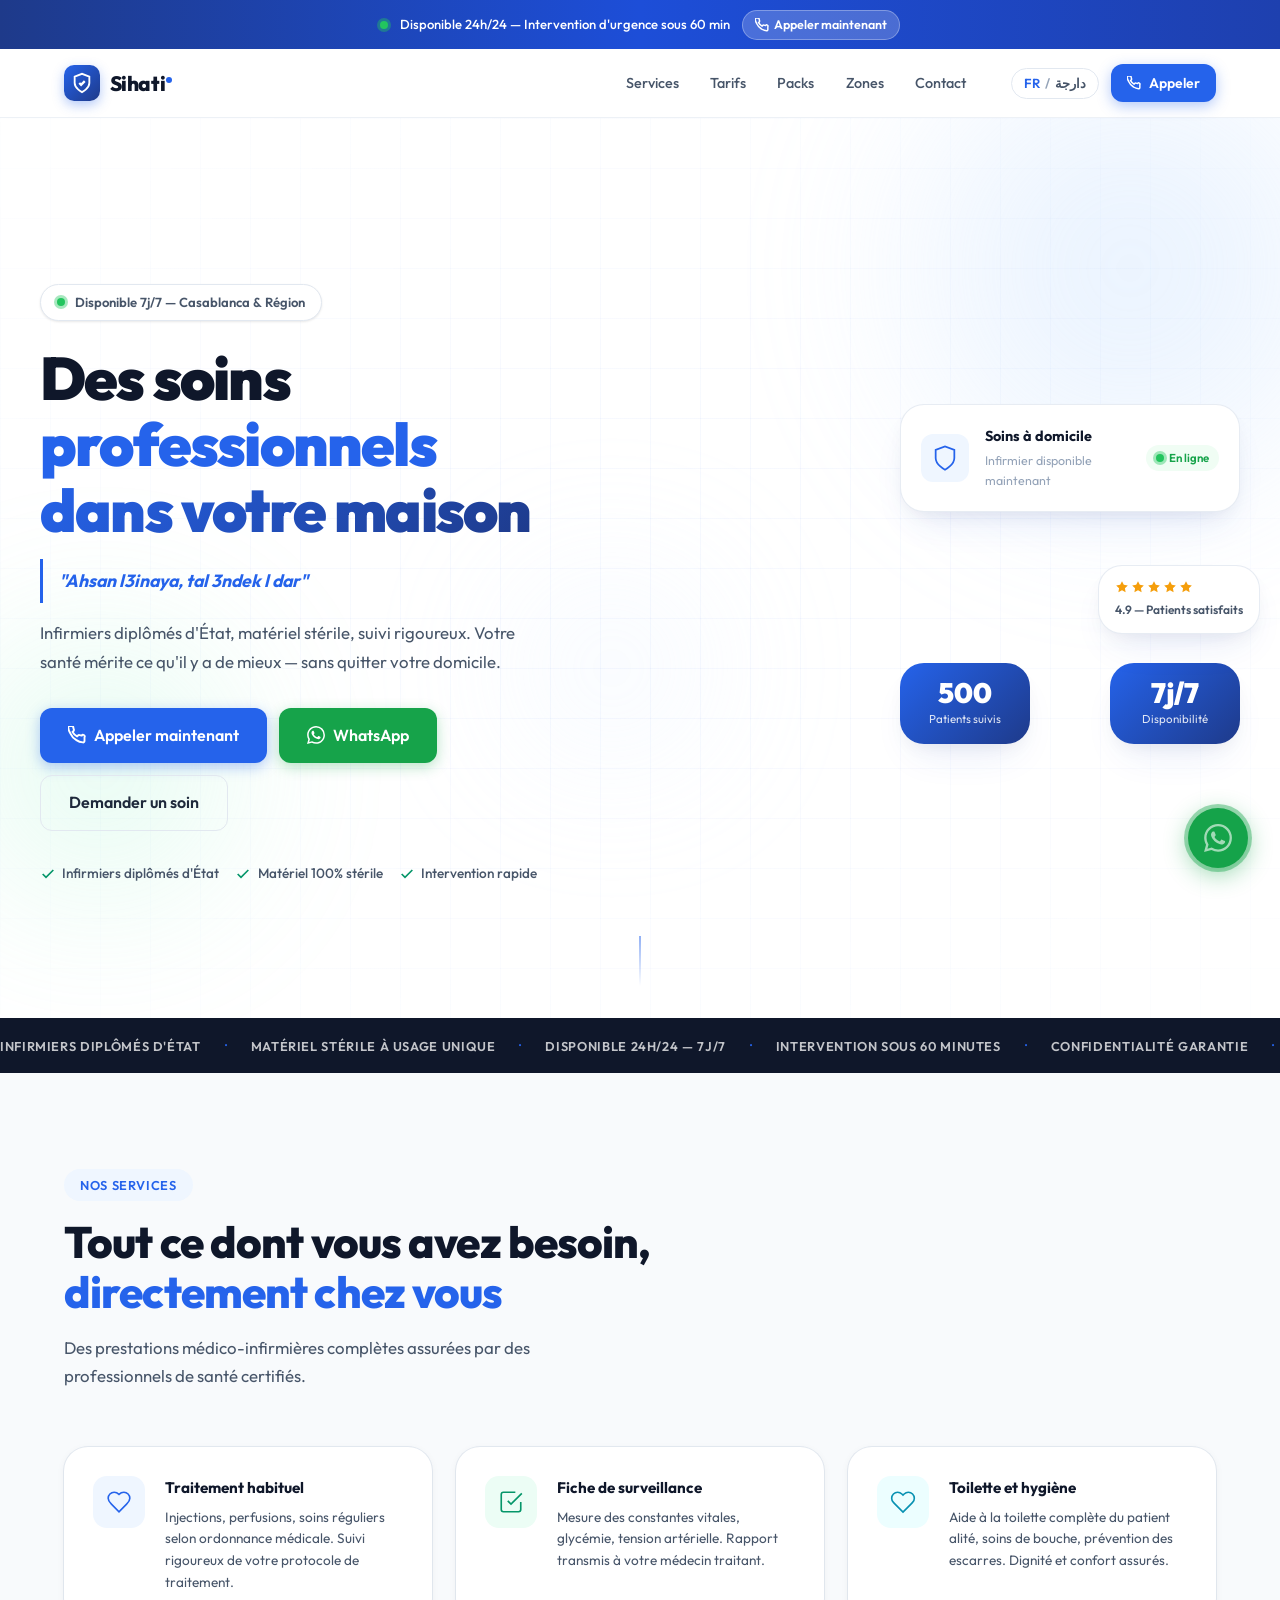
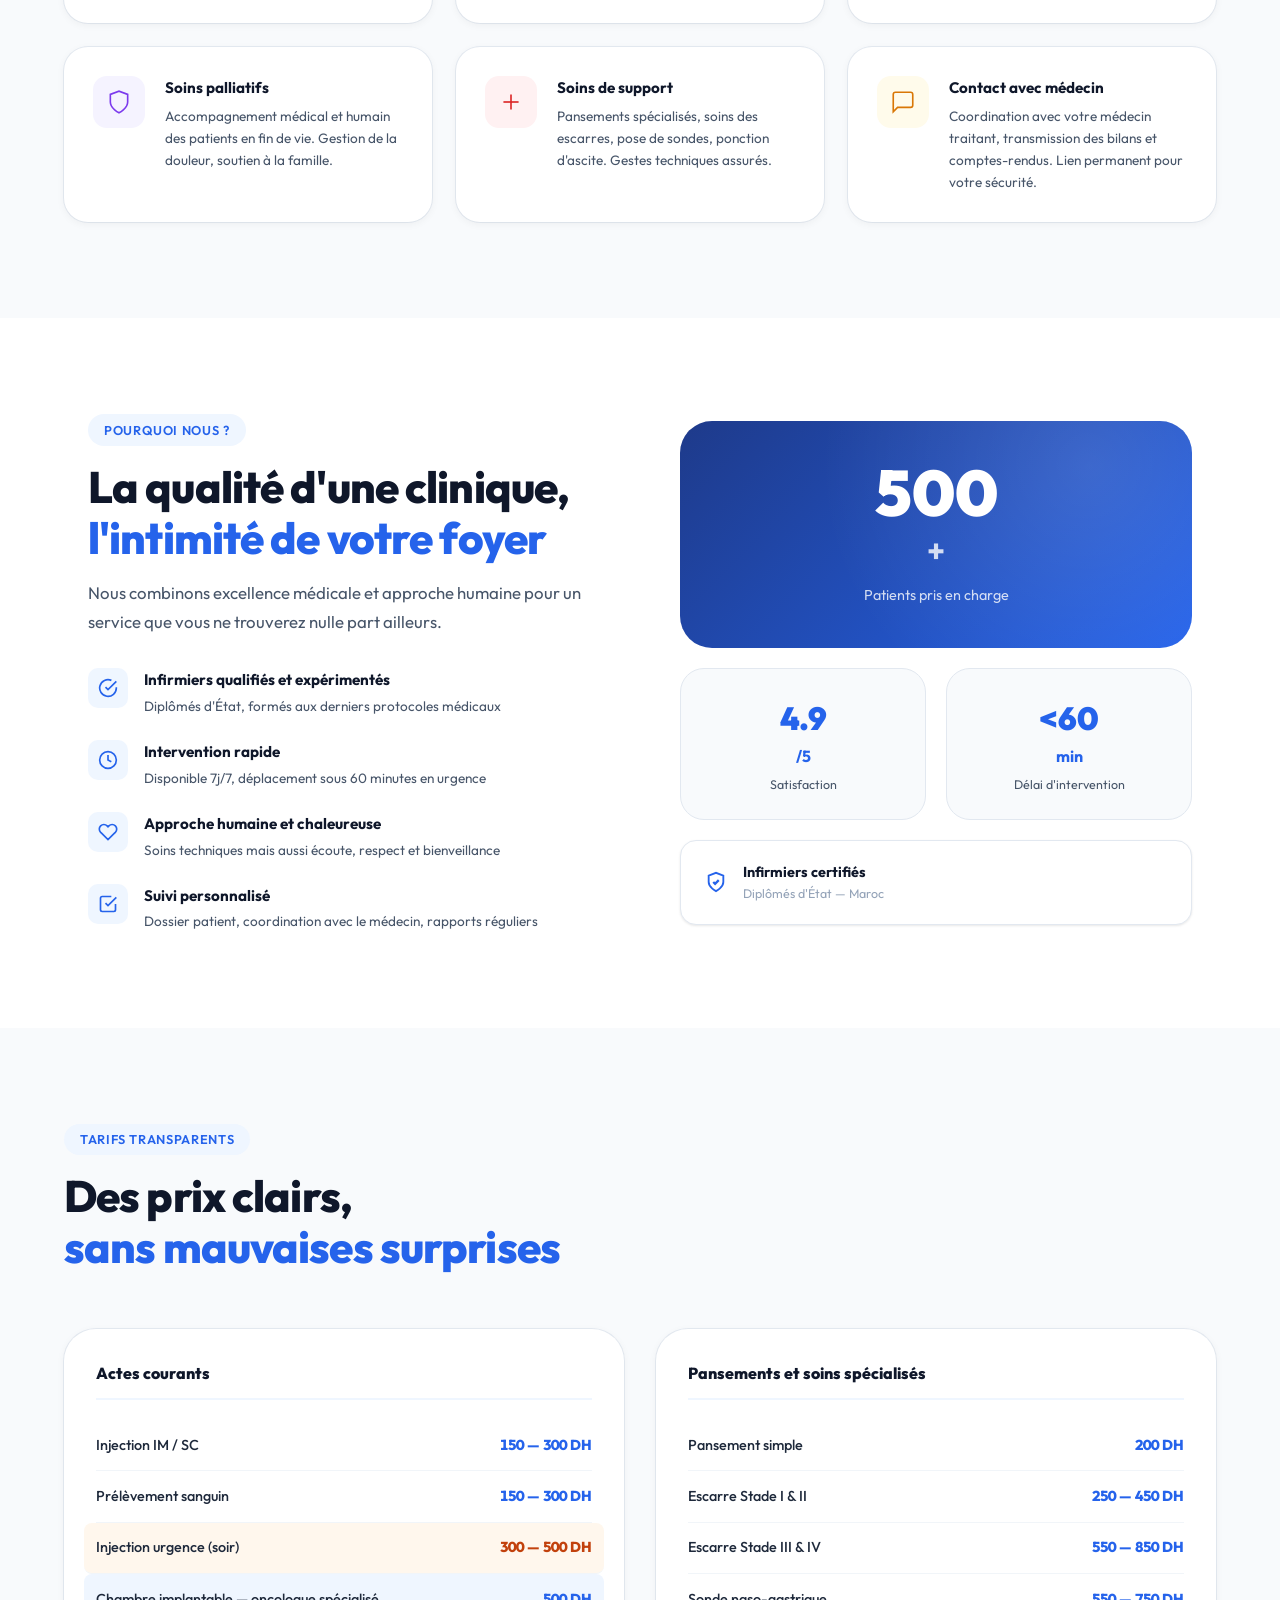
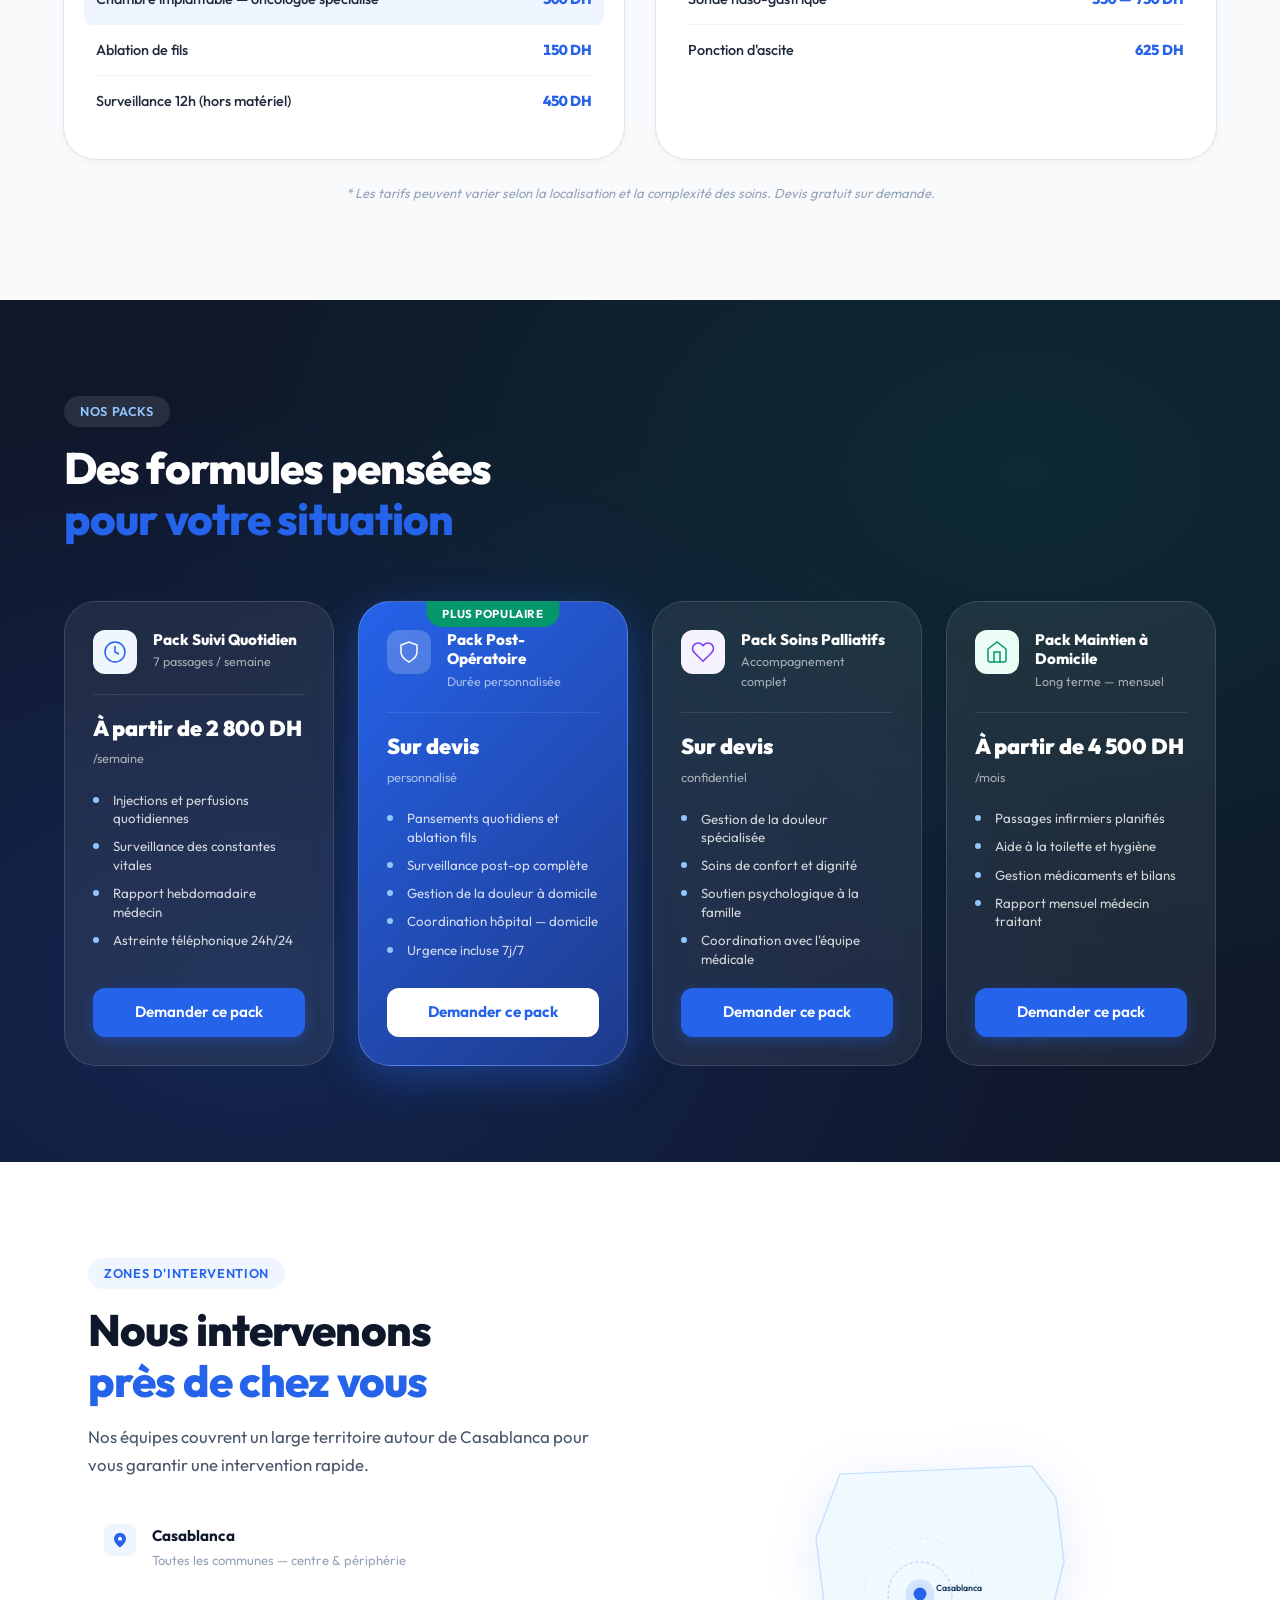
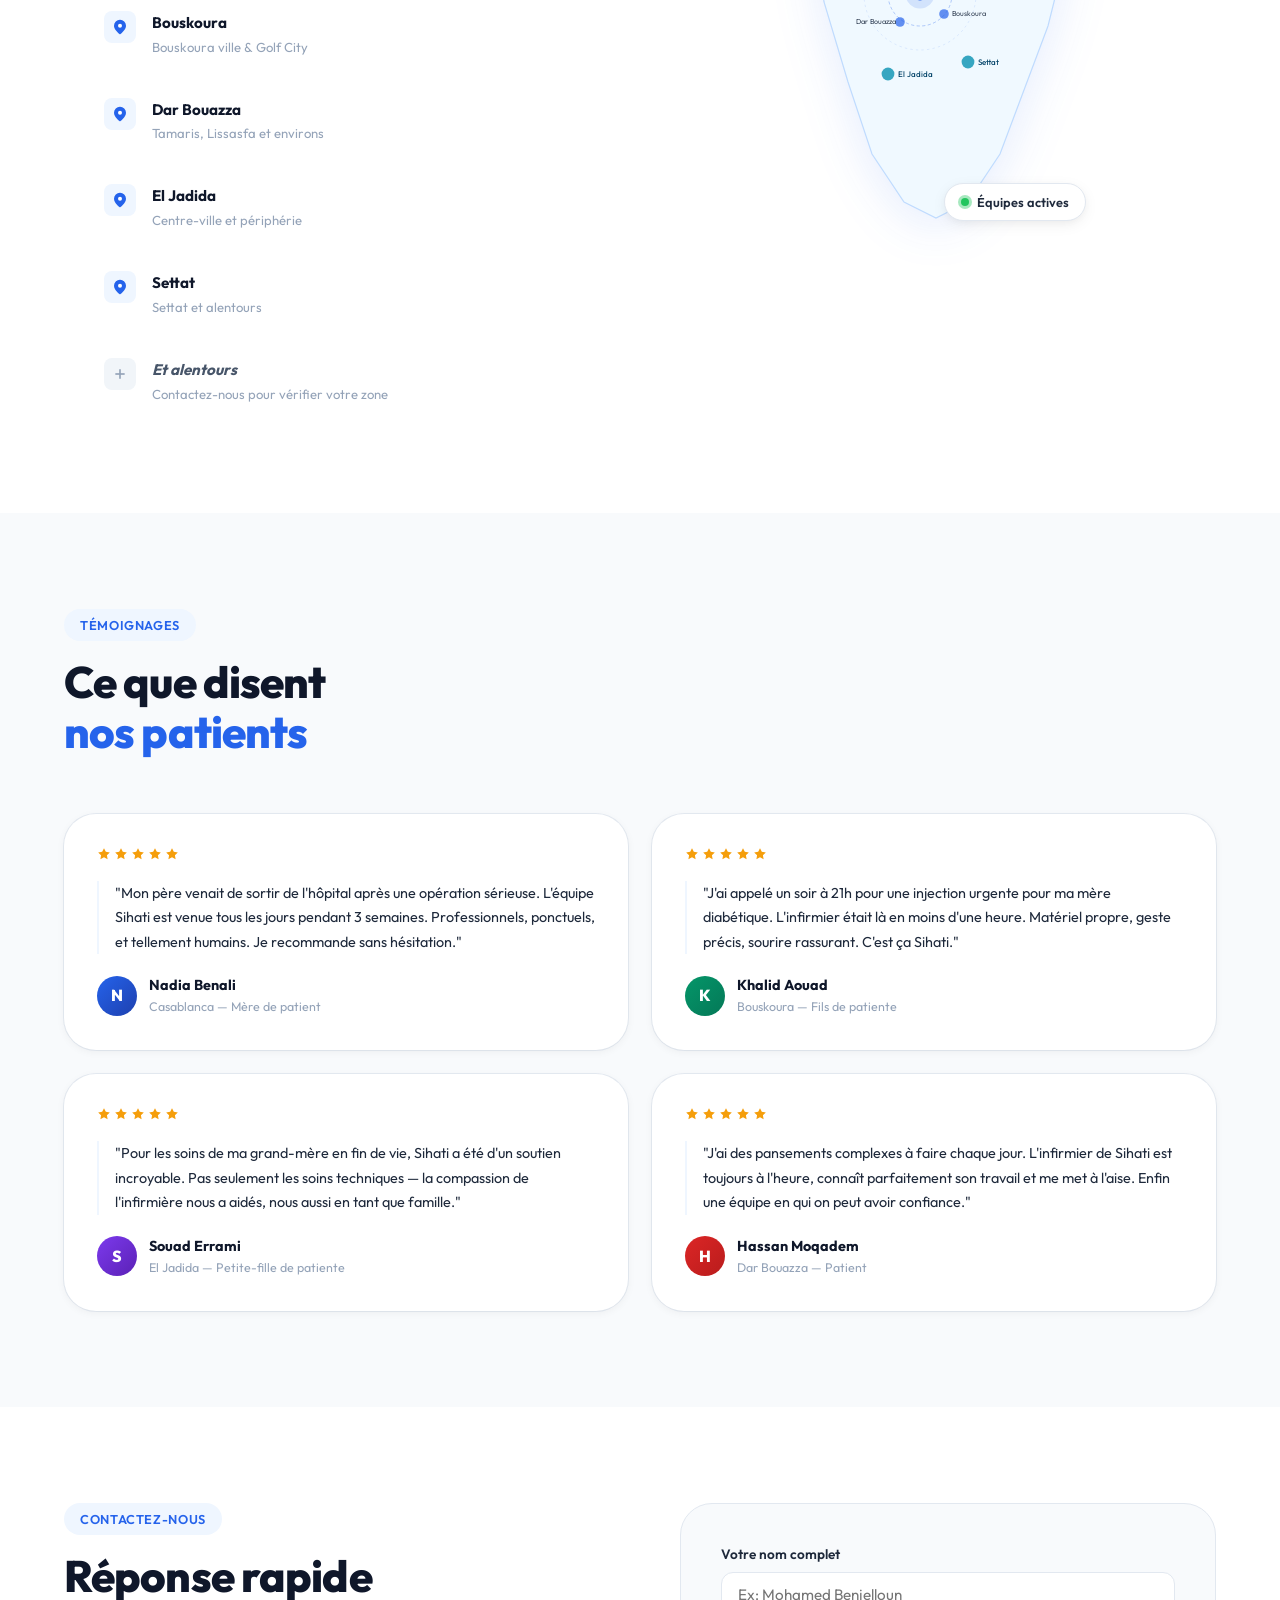
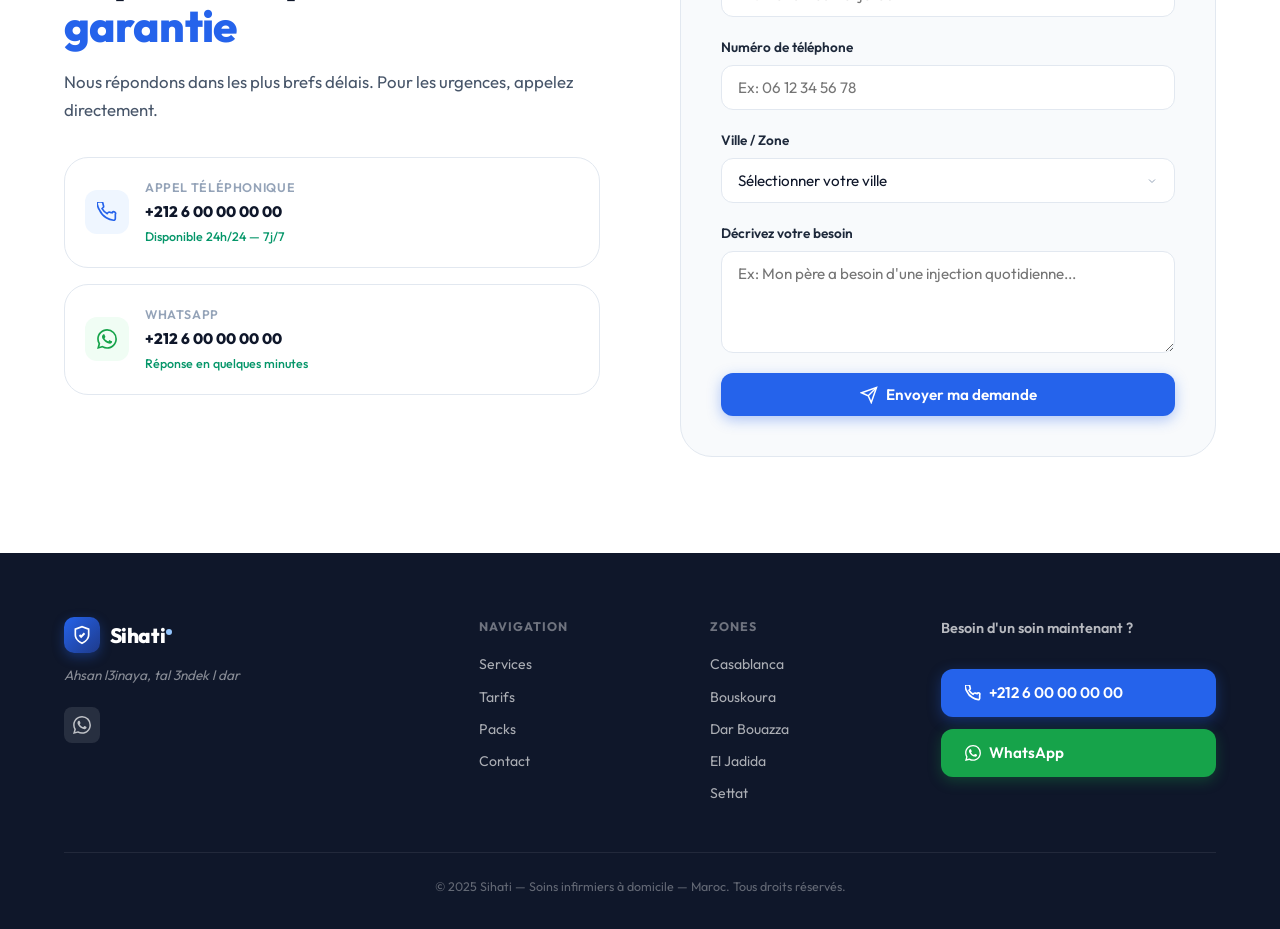
==== index.html @ c494d387 "Add files via upload" ====
<!DOCTYPE html>
<html lang="fr" dir="ltr">
<head>
  <meta charset="UTF-8" />
  <meta name="viewport" content="width=device-width, initial-scale=1.0" />
  <title>Sihati — Soins infirmiers à domicile au Maroc | Casablanca, Bouskoura, El Jadida</title>
  <meta name="description" content="Sihati : soins infirmiers et médicaux à domicile au Maroc. Infirmiers qualifiés, disponibles 7j/7, intervention rapide à Casablanca, Bouskoura, Dar Bouazza, El Jadida et Settat." />
  <meta name="keywords" content="soins infirmiers domicile Casablanca, infirmier domicile Maroc, pansement domicile, injection domicile, soins palliatifs Maroc" />
  <link rel="preconnect" href="https://fonts.googleapis.com" />
  <link rel="preconnect" href="https://fonts.gstatic.com" crossorigin />
  <link href="https://fonts.googleapis.com/css2?family=Outfit:wght@300;400;500;600;700;800&family=Cairo:wght@300;400;600;700;800&display=swap" rel="stylesheet" />
  <link rel="stylesheet" href="style.css" />
</head>
<body>

  <!-- ════════════════════════════════════════
       URGENT BANNER
  ════════════════════════════════════════ -->
  <div class="urgent-banner" id="urgentBanner">
    <div class="urgent-inner">
      <span class="pulse-dot"></span>
      <span class="fr-text">Disponible 24h/24 — Intervention d'urgence sous 60 min</span>
      <span class="ar-text" style="display:none">متاحين 24/24 — نوصلو ليك فأقل من 60 دقيقة</span>
      <a href="tel:+212600000000" class="urgent-cta">
        <svg width="14" height="14" viewBox="0 0 24 24" fill="none" stroke="currentColor" stroke-width="2.5"><path d="M22 16.92v3a2 2 0 01-2.18 2 19.79 19.79 0 01-8.63-3.07A19.5 19.5 0 013.07 9.81 19.79 19.79 0 01.12 1.18 2 2 0 012.11 0h3a2 2 0 012 1.72 12.84 12.84 0 00.7 2.81 2 2 0 01-.45 2.11L6.09 7.91a16 16 0 006 6l1.27-1.27a2 2 0 012.11-.45 12.84 12.84 0 002.81.7A2 2 0 0122 14.92z"/></svg>
        <span class="fr-text">Appeler maintenant</span>
        <span class="ar-text" style="display:none">اتصل دابا</span>
      </a>
    </div>
  </div>

  <!-- ════════════════════════════════════════
       HEADER / NAV
  ════════════════════════════════════════ -->
  <header class="header" id="mainHeader">
    <div class="header-inner">
      <a href="#" class="logo">
        <div class="logo-icon">
          <svg width="22" height="22" viewBox="0 0 24 24" fill="none" stroke="currentColor" stroke-width="2"><path d="M12 22s8-4 8-10V5l-8-3-8 3v7c0 6 8 10 8 10z"/><path d="M9 12l2 2 4-4" stroke-width="2.5"/></svg>
        </div>
        <span class="logo-text">Sihati<span class="logo-dot"></span></span>
      </a>

      <nav class="nav" id="mainNav">
        <a href="#services" class="nav-link"><span class="fr-text">Services</span><span class="ar-text" style="display:none">الخدمات</span></a>
        <a href="#tarifs" class="nav-link"><span class="fr-text">Tarifs</span><span class="ar-text" style="display:none">الأسعار</span></a>
        <a href="#packs" class="nav-link"><span class="fr-text">Packs</span><span class="ar-text" style="display:none">الباقات</span></a>
        <a href="#zones" class="nav-link"><span class="fr-text">Zones</span><span class="ar-text" style="display:none">المناطق</span></a>
        <a href="#contact" class="nav-link"><span class="fr-text">Contact</span><span class="ar-text" style="display:none">تواصل</span></a>
      </nav>

      <div class="header-actions">
        <button class="lang-switch" id="langSwitch" aria-label="Changer de langue">
          <span class="lang-fr active">FR</span>
          <span class="lang-sep">/</span>
          <span class="lang-ar">دارجة</span>
        </button>
        <a href="tel:+212600000000" class="btn btn-primary btn-sm">
          <svg width="14" height="14" viewBox="0 0 24 24" fill="none" stroke="currentColor" stroke-width="2.5"><path d="M22 16.92v3a2 2 0 01-2.18 2 19.79 19.79 0 01-8.63-3.07A19.5 19.5 0 013.07 9.81 19.79 19.79 0 01.12 1.18 2 2 0 012.11 0h3a2 2 0 012 1.72 12.84 12.84 0 00.7 2.81 2 2 0 01-.45 2.11L6.09 7.91a16 16 0 006 6l1.27-1.27a2 2 0 012.11-.45 12.84 12.84 0 002.81.7A2 2 0 0122 14.92z"/></svg>
          <span class="fr-text">Appeler</span>
          <span class="ar-text" style="display:none">اتصل</span>
        </a>
        <button class="hamburger" id="hamburger" aria-label="Menu">
          <span></span><span></span><span></span>
        </button>
      </div>
    </div>
  </header>

  <!-- ════════════════════════════════════════
       HERO
  ════════════════════════════════════════ -->
  <section class="hero" id="hero">
    <div class="hero-bg">
      <div class="hero-orb orb-1"></div>
      <div class="hero-orb orb-2"></div>
      <div class="hero-orb orb-3"></div>
      <div class="hero-grid"></div>
    </div>

    <div class="hero-inner">
      <div class="hero-content">
        <div class="hero-badge reveal-up">
          <span class="pulse-dot"></span>
          <span class="fr-text">Disponible 7j/7 — Casablanca &amp; Région</span>
          <span class="ar-text" style="display:none">متاح 7 أيام — الدار البيضاء و المنطقة</span>
        </div>

        <h1 class="hero-title reveal-up delay-1">
          <span class="fr-text">
            Des soins <em>professionnels</em><br>
            <span class="title-accent">dans votre maison</span>
          </span>
          <span class="ar-text" style="display:none">
            عناية <em>متخصصة</em><br>
            <span class="title-accent">فدارك نتا</span>
          </span>
        </h1>

        <p class="hero-slogan reveal-up delay-2">
          <span class="fr-text">"Ahsan l3inaya, tal 3ndek l dar"</span>
          <span class="ar-text" style="display:none">"أحسن العناية، طال عندك الدار"</span>
        </p>

        <p class="hero-sub reveal-up delay-3">
          <span class="fr-text">Infirmiers diplômés d'État, matériel stérile, suivi rigoureux. Votre santé mérite ce qu'il y a de mieux — sans quitter votre domicile.</span>
          <span class="ar-text" style="display:none">ممرضين دبلوميين، معدات معقمة، ومتابعة جدية. صحتك تستاهل أحسن — من غير ما تخرج من دارك.</span>
        </p>

        <div class="hero-ctas reveal-up delay-4">
          <a href="tel:+212600000000" class="btn btn-primary btn-lg">
            <svg width="18" height="18" viewBox="0 0 24 24" fill="none" stroke="currentColor" stroke-width="2.5"><path d="M22 16.92v3a2 2 0 01-2.18 2 19.79 19.79 0 01-8.63-3.07A19.5 19.5 0 013.07 9.81 19.79 19.79 0 01.12 1.18 2 2 0 012.11 0h3a2 2 0 012 1.72 12.84 12.84 0 00.7 2.81 2 2 0 01-.45 2.11L6.09 7.91a16 16 0 006 6l1.27-1.27a2 2 0 012.11-.45 12.84 12.84 0 002.81.7A2 2 0 0122 14.92z"/></svg>
            <span class="fr-text">Appeler maintenant</span>
            <span class="ar-text" style="display:none">اتصل دابا</span>
          </a>
          <a href="https://wa.me/212600000000" target="_blank" class="btn btn-whatsapp btn-lg">
            <svg width="18" height="18" viewBox="0 0 24 24" fill="currentColor"><path d="M17.472 14.382c-.297-.149-1.758-.867-2.03-.967-.273-.099-.471-.148-.67.15-.197.297-.767.966-.94 1.164-.173.199-.347.223-.644.075-.297-.15-1.255-.463-2.39-1.475-.883-.788-1.48-1.761-1.653-2.059-.173-.297-.018-.458.13-.606.134-.133.298-.347.446-.52.149-.174.198-.298.298-.497.099-.198.05-.371-.025-.52-.075-.149-.669-1.612-.916-2.207-.242-.579-.487-.5-.669-.51-.173-.008-.371-.01-.57-.01-.198 0-.52.074-.792.372-.272.297-1.04 1.016-1.04 2.479 0 1.462 1.065 2.875 1.213 3.074.149.198 2.096 3.2 5.077 4.487.709.306 1.262.489 1.694.625.712.227 1.36.195 1.871.118.571-.085 1.758-.719 2.006-1.413.248-.694.248-1.289.173-1.413-.074-.124-.272-.198-.57-.347m-5.421 7.403h-.004a9.87 9.87 0 01-5.031-1.378l-.361-.214-3.741.982.998-3.648-.235-.374a9.86 9.86 0 01-1.51-5.26c.001-5.45 4.436-9.884 9.888-9.884 2.64 0 5.122 1.03 6.988 2.898a9.825 9.825 0 012.893 6.994c-.003 5.45-4.437 9.884-9.885 9.884m8.413-18.297A11.815 11.815 0 0012.05 0C5.495 0 .16 5.335.157 11.892c0 2.096.547 4.142 1.588 5.945L.057 24l6.305-1.654a11.882 11.882 0 005.683 1.448h.005c6.554 0 11.89-5.335 11.893-11.893a11.821 11.821 0 00-3.48-8.413z"/></svg>
            <span class="fr-text">WhatsApp</span>
            <span class="ar-text" style="display:none">واتساب</span>
          </a>
          <a href="#contact" class="btn btn-outline btn-lg">
            <span class="fr-text">Demander un soin</span>
            <span class="ar-text" style="display:none">طلب عناية</span>
          </a>
        </div>

        <div class="hero-trust reveal-up delay-5">
          <div class="trust-item">
            <svg width="16" height="16" viewBox="0 0 24 24" fill="none" stroke="currentColor" stroke-width="2.5"><polyline points="20 6 9 17 4 12"/></svg>
            <span class="fr-text">Infirmiers diplômés d'État</span>
            <span class="ar-text" style="display:none">ممرضين معتمدين</span>
          </div>
          <div class="trust-item">
            <svg width="16" height="16" viewBox="0 0 24 24" fill="none" stroke="currentColor" stroke-width="2.5"><polyline points="20 6 9 17 4 12"/></svg>
            <span class="fr-text">Matériel 100% stérile</span>
            <span class="ar-text" style="display:none">معدات معقمة 100%</span>
          </div>
          <div class="trust-item">
            <svg width="16" height="16" viewBox="0 0 24 24" fill="none" stroke="currentColor" stroke-width="2.5"><polyline points="20 6 9 17 4 12"/></svg>
            <span class="fr-text">Intervention rapide</span>
            <span class="ar-text" style="display:none">تدخل سريع</span>
          </div>
        </div>
      </div>

      <div class="hero-visual reveal-right">
        <div class="hero-card-stack">
          <div class="hcard hcard-main">
            <div class="hcard-icon">
              <svg width="28" height="28" viewBox="0 0 24 24" fill="none" stroke="currentColor" stroke-width="1.5"><path d="M12 22s8-4 8-10V5l-8-3-8 3v7c0 6 8 10 8 10z"/></svg>
            </div>
            <div class="hcard-body">
              <p class="hcard-label fr-text">Soins à domicile</p>
              <p class="hcard-label ar-text" style="display:none">عناية فدارك</p>
              <p class="hcard-sub fr-text">Infirmier disponible maintenant</p>
              <p class="hcard-sub ar-text" style="display:none">ممرض متاح دابا</p>
            </div>
            <div class="hcard-status">
              <span class="pulse-dot"></span>
              <span class="fr-text">En ligne</span>
              <span class="ar-text" style="display:none">متاح</span>
            </div>
          </div>
          <div class="hcard hcard-stat hcard-stat-1">
            <p class="stat-number counter" data-target="500">0</p>
            <p class="stat-label fr-text">Patients suivis</p>
            <p class="stat-label ar-text" style="display:none">مريض متابَع</p>
          </div>
          <div class="hcard hcard-stat hcard-stat-2">
            <p class="stat-number">7j/7</p>
            <p class="stat-label fr-text">Disponibilité</p>
            <p class="stat-label ar-text" style="display:none">الإتاحة</p>
          </div>
          <div class="hcard hcard-rating">
            <div class="stars">
              <svg width="14" height="14" viewBox="0 0 24 24" fill="#f59e0b"><polygon points="12 2 15.09 8.26 22 9.27 17 14.14 18.18 21.02 12 17.77 5.82 21.02 7 14.14 2 9.27 8.91 8.26 12 2"/></svg>
              <svg width="14" height="14" viewBox="0 0 24 24" fill="#f59e0b"><polygon points="12 2 15.09 8.26 22 9.27 17 14.14 18.18 21.02 12 17.77 5.82 21.02 7 14.14 2 9.27 8.91 8.26 12 2"/></svg>
              <svg width="14" height="14" viewBox="0 0 24 24" fill="#f59e0b"><polygon points="12 2 15.09 8.26 22 9.27 17 14.14 18.18 21.02 12 17.77 5.82 21.02 7 14.14 2 9.27 8.91 8.26 12 2"/></svg>
              <svg width="14" height="14" viewBox="0 0 24 24" fill="#f59e0b"><polygon points="12 2 15.09 8.26 22 9.27 17 14.14 18.18 21.02 12 17.77 5.82 21.02 7 14.14 2 9.27 8.91 8.26 12 2"/></svg>
              <svg width="14" height="14" viewBox="0 0 24 24" fill="#f59e0b"><polygon points="12 2 15.09 8.26 22 9.27 17 14.14 18.18 21.02 12 17.77 5.82 21.02 7 14.14 2 9.27 8.91 8.26 12 2"/></svg>
            </div>
            <p class="fr-text">4.9 — Patients satisfaits</p>
            <p class="ar-text" style="display:none">4.9 — مرضى راضيين</p>
          </div>
        </div>
      </div>
    </div>

    <div class="hero-scroll-hint">
      <div class="scroll-line"></div>
    </div>
  </section>

  <!-- ════════════════════════════════════════
       MARQUEE TRUST BAR
  ════════════════════════════════════════ -->
  <div class="trust-bar">
    <div class="trust-track">
      <div class="trust-item-bar fr-text">Infirmiers diplômés d'État</div>
      <div class="trust-sep">·</div>
      <div class="trust-item-bar fr-text">Matériel stérile à usage unique</div>
      <div class="trust-sep">·</div>
      <div class="trust-item-bar fr-text">Disponible 24h/24 — 7j/7</div>
      <div class="trust-sep">·</div>
      <div class="trust-item-bar fr-text">Intervention sous 60 minutes</div>
      <div class="trust-sep">·</div>
      <div class="trust-item-bar fr-text">Confidentialité garantie</div>
      <div class="trust-sep">·</div>
      <div class="trust-item-bar fr-text">Infirmiers diplômés d'État</div>
      <div class="trust-sep">·</div>
      <div class="trust-item-bar fr-text">Matériel stérile à usage unique</div>
      <div class="trust-sep">·</div>
      <div class="trust-item-bar fr-text">Disponible 24h/24 — 7j/7</div>
      <div class="trust-sep">·</div>
      <div class="trust-item-bar fr-text">Intervention sous 60 minutes</div>
      <div class="trust-sep">·</div>
      <div class="trust-item-bar fr-text">Confidentialité garantie</div>
      <div class="trust-sep">·</div>

      <div class="trust-item-bar ar-text" style="display:none">ممرضين معتمدين</div>
      <div class="trust-sep ar-text" style="display:none">·</div>
      <div class="trust-item-bar ar-text" style="display:none">معدات معقمة</div>
      <div class="trust-sep ar-text" style="display:none">·</div>
      <div class="trust-item-bar ar-text" style="display:none">متاح 24/24 — 7 أيام</div>
      <div class="trust-sep ar-text" style="display:none">·</div>
      <div class="trust-item-bar ar-text" style="display:none">تدخل فأقل من 60 دقيقة</div>
      <div class="trust-sep ar-text" style="display:none">·</div>
      <div class="trust-item-bar ar-text" style="display:none">سرية تامة مضمونة</div>
      <div class="trust-sep ar-text" style="display:none">·</div>
    </div>
  </div>

  <!-- ════════════════════════════════════════
       SERVICES
  ════════════════════════════════════════ -->
  <section class="section services-section" id="services">
    <div class="container">
      <div class="section-header reveal-up">
        <span class="section-tag">
          <span class="fr-text">Nos services</span>
          <span class="ar-text" style="display:none">خدماتنا</span>
        </span>
        <h2 class="section-title">
          <span class="fr-text">Tout ce dont vous avez besoin,<br><em>directement chez vous</em></span>
          <span class="ar-text" style="display:none">كل ما تحتاجو،<br><em>نجيبو ليك للدار</em></span>
        </h2>
        <p class="section-sub">
          <span class="fr-text">Des prestations médico-infirmières complètes assurées par des professionnels de santé certifiés.</span>
          <span class="ar-text" style="display:none">خدمات طبية وتمريضية كاملة يقدمها محترفون صحيون معتمدون.</span>
        </p>
      </div>

      <div class="services-grid">

        <div class="service-card reveal-up delay-1">
          <div class="sc-icon" style="--icon-color: #2563eb; --icon-bg: #eff6ff;">
            <svg width="26" height="26" viewBox="0 0 24 24" fill="none" stroke="currentColor" stroke-width="1.5"><path d="M19 14c1.49-1.46 3-3.21 3-5.5A5.5 5.5 0 0016.5 3c-1.76 0-3 .5-4.5 2-1.5-1.5-2.74-2-4.5-2A5.5 5.5 0 002 8.5c0 2.3 1.5 4.05 3 5.5l7 7 7-7z"/></svg>
          </div>
          <div class="sc-body">
            <h3 class="sc-title fr-text">Traitement habituel</h3>
            <h3 class="sc-title ar-text" style="display:none">العلاج اليومي</h3>
            <p class="sc-desc fr-text">Injections, perfusions, soins réguliers selon ordonnance médicale. Suivi rigoureux de votre protocole de traitement.</p>
            <p class="sc-desc ar-text" style="display:none">حقن، سيروم، عناية يومية حسب الوصفة الطبية. متابعة جدية لبروتوكول علاجك.</p>
          </div>
        </div>

        <div class="service-card reveal-up delay-2">
          <div class="sc-icon" style="--icon-color: #059669; --icon-bg: #ecfdf5;">
            <svg width="26" height="26" viewBox="0 0 24 24" fill="none" stroke="currentColor" stroke-width="1.5"><path d="M9 11l3 3L22 4"/><path d="M21 12v7a2 2 0 01-2 2H5a2 2 0 01-2-2V5a2 2 0 012-2h11"/></svg>
          </div>
          <div class="sc-body">
            <h3 class="sc-title fr-text">Fiche de surveillance</h3>
            <h3 class="sc-title ar-text" style="display:none">ورقة المراقبة</h3>
            <p class="sc-desc fr-text">Mesure des constantes vitales, glycémie, tension artérielle. Rapport transmis à votre médecin traitant.</p>
            <p class="sc-desc ar-text" style="display:none">قياس الأعراض الحيوية، السكر، الضغط. تقرير يوصل للطبيب المعالج.</p>
          </div>
        </div>

        <div class="service-card reveal-up delay-3">
          <div class="sc-icon" style="--icon-color: #0891b2; --icon-bg: #ecfeff;">
            <svg width="26" height="26" viewBox="0 0 24 24" fill="none" stroke="currentColor" stroke-width="1.5"><path d="M20.84 4.61a5.5 5.5 0 00-7.78 0L12 5.67l-1.06-1.06a5.5 5.5 0 00-7.78 7.78l1.06 1.06L12 21.23l7.78-7.78 1.06-1.06a5.5 5.5 0 000-7.78z"/></svg>
          </div>
          <div class="sc-body">
            <h3 class="sc-title fr-text">Toilette et hygiène</h3>
            <h3 class="sc-title ar-text" style="display:none">النظافة الشخصية</h3>
            <p class="sc-desc fr-text">Aide à la toilette complète du patient alité, soins de bouche, prévention des escarres. Dignité et confort assurés.</p>
            <p class="sc-desc ar-text" style="display:none">مساعدة في الحمام للمريض الراقد، نظافة الفم، الوقاية من القروح. كرامة وراحة مضمونة.</p>
          </div>
        </div>

        <div class="service-card reveal-up delay-1">
          <div class="sc-icon" style="--icon-color: #7c3aed; --icon-bg: #f5f3ff;">
            <svg width="26" height="26" viewBox="0 0 24 24" fill="none" stroke="currentColor" stroke-width="1.5"><path d="M12 22s8-4 8-10V5l-8-3-8 3v7c0 6 8 10 8 10z"/></svg>
          </div>
          <div class="sc-body">
            <h3 class="sc-title fr-text">Soins palliatifs</h3>
            <h3 class="sc-title ar-text" style="display:none">العناية التلطيفية</h3>
            <p class="sc-desc fr-text">Accompagnement médical et humain des patients en fin de vie. Gestion de la douleur, soutien à la famille.</p>
            <p class="sc-desc ar-text" style="display:none">مرافقة طبية وإنسانية للمرضى في نهاية الحياة. تدبير الألم، دعم العائلة.</p>
          </div>
        </div>

        <div class="service-card reveal-up delay-2">
          <div class="sc-icon" style="--icon-color: #dc2626; --icon-bg: #fff1f2;">
            <svg width="26" height="26" viewBox="0 0 24 24" fill="none" stroke="currentColor" stroke-width="1.5"><line x1="12" y1="5" x2="12" y2="19"/><line x1="5" y1="12" x2="19" y2="12"/></svg>
          </div>
          <div class="sc-body">
            <h3 class="sc-title fr-text">Soins de support</h3>
            <h3 class="sc-title ar-text" style="display:none">العناية الداعمة</h3>
            <p class="sc-desc fr-text">Pansements spécialisés, soins des escarres, pose de sondes, ponction d'ascite. Gestes techniques assurés.</p>
            <p class="sc-desc ar-text" style="display:none">ضمادات متخصصة، عناية القروح، وضع تحاميل، بزل الاستسقاء. تقنيات متخصصة.</p>
          </div>
        </div>

        <div class="service-card reveal-up delay-3">
          <div class="sc-icon" style="--icon-color: #d97706; --icon-bg: #fffbeb;">
            <svg width="26" height="26" viewBox="0 0 24 24" fill="none" stroke="currentColor" stroke-width="1.5"><path d="M21 15a2 2 0 01-2 2H7l-4 4V5a2 2 0 012-2h14a2 2 0 012 2z"/></svg>
          </div>
          <div class="sc-body">
            <h3 class="sc-title fr-text">Contact avec médecin</h3>
            <h3 class="sc-title ar-text" style="display:none">التواصل مع الطبيب</h3>
            <p class="sc-desc fr-text">Coordination avec votre médecin traitant, transmission des bilans et comptes-rendus. Lien permanent pour votre sécurité.</p>
            <p class="sc-desc ar-text" style="display:none">تنسيق مع طبيبك، إرسال النتائج والتقارير. رابط دائم لسلامتك.</p>
          </div>
        </div>

      </div>
    </div>
  </section>

  <!-- ════════════════════════════════════════
       WHY US
  ════════════════════════════════════════ -->
  <section class="why-section">
    <div class="container">
      <div class="why-inner">
        <div class="why-content reveal-left">
          <span class="section-tag">
            <span class="fr-text">Pourquoi nous ?</span>
            <span class="ar-text" style="display:none">علاش تختارنا؟</span>
          </span>
          <h2 class="section-title">
            <span class="fr-text">La qualité d'une clinique,<br><em>l'intimité de votre foyer</em></span>
            <span class="ar-text" style="display:none">جودة العيادة،<br><em>فراحة دارك</em></span>
          </h2>
          <p class="section-sub">
            <span class="fr-text">Nous combinons excellence médicale et approche humaine pour un service que vous ne trouverez nulle part ailleurs.</span>
            <span class="ar-text" style="display:none">كنجمعو بين التميز الطبي والإنسانية باش نقدمو خدمة ما تلقاهاش عند غيرنا.</span>
          </p>

          <div class="why-list">
            <div class="why-item">
              <div class="why-icon">
                <svg width="20" height="20" viewBox="0 0 24 24" fill="none" stroke="currentColor" stroke-width="2"><path d="M22 11.08V12a10 10 0 11-5.93-9.14"/><polyline points="22 4 12 14.01 9 11.01"/></svg>
              </div>
              <div>
                <p class="why-title fr-text">Infirmiers qualifiés et expérimentés</p>
                <p class="why-title ar-text" style="display:none">ممرضين مؤهلين ومجربين</p>
                <p class="why-desc fr-text">Diplômés d'État, formés aux derniers protocoles médicaux</p>
                <p class="why-desc ar-text" style="display:none">دبلوميين حكوميين، متدربين على أحدث البروتوكولات</p>
              </div>
            </div>
            <div class="why-item">
              <div class="why-icon">
                <svg width="20" height="20" viewBox="0 0 24 24" fill="none" stroke="currentColor" stroke-width="2"><circle cx="12" cy="12" r="10"/><polyline points="12 6 12 12 16 14"/></svg>
              </div>
              <div>
                <p class="why-title fr-text">Intervention rapide</p>
                <p class="why-title ar-text" style="display:none">تدخل سريع</p>
                <p class="why-desc fr-text">Disponible 7j/7, déplacement sous 60 minutes en urgence</p>
                <p class="why-desc ar-text" style="display:none">متاحين 7 أيام، نوصلو ليك فأقل من 60 دقيقة</p>
              </div>
            </div>
            <div class="why-item">
              <div class="why-icon">
                <svg width="20" height="20" viewBox="0 0 24 24" fill="none" stroke="currentColor" stroke-width="2"><path d="M20.84 4.61a5.5 5.5 0 00-7.78 0L12 5.67l-1.06-1.06a5.5 5.5 0 00-7.78 7.78l1.06 1.06L12 21.23l7.78-7.78 1.06-1.06a5.5 5.5 0 000-7.78z"/></svg>
              </div>
              <div>
                <p class="why-title fr-text">Approche humaine et chaleureuse</p>
                <p class="why-title ar-text" style="display:none">تعامل إنساني وحار</p>
                <p class="why-desc fr-text">Soins techniques mais aussi écoute, respect et bienveillance</p>
                <p class="why-desc ar-text" style="display:none">عناية تقنية وكمان استماع، احترام وطيبة</p>
              </div>
            </div>
            <div class="why-item">
              <div class="why-icon">
                <svg width="20" height="20" viewBox="0 0 24 24" fill="none" stroke="currentColor" stroke-width="2"><path d="M9 11l3 3L22 4"/><path d="M21 12v7a2 2 0 01-2 2H5a2 2 0 01-2-2V5a2 2 0 012-2h11"/></svg>
              </div>
              <div>
                <p class="why-title fr-text">Suivi personnalisé</p>
                <p class="why-title ar-text" style="display:none">متابعة شخصية</p>
                <p class="why-desc fr-text">Dossier patient, coordination avec le médecin, rapports réguliers</p>
                <p class="why-desc ar-text" style="display:none">ملف المريض، تنسيق مع الطبيب، تقارير منتظمة</p>
              </div>
            </div>
          </div>
        </div>

        <div class="why-visual reveal-right">
          <div class="stats-block">
            <div class="stat-big reveal-up delay-1">
              <span class="stat-num counter" data-target="500">0</span>
              <span class="stat-unit fr-text">+</span>
              <span class="stat-lbl fr-text">Patients pris en charge</span>
              <span class="stat-lbl ar-text" style="display:none">مريض تمت عنايتهم</span>
            </div>
            <div class="stats-row">
              <div class="stat-small reveal-up delay-2">
                <span class="stat-num">4.9</span>
                <span class="stat-unit">/5</span>
                <span class="stat-lbl fr-text">Satisfaction</span>
                <span class="stat-lbl ar-text" style="display:none">الرضا</span>
              </div>
              <div class="stat-small reveal-up delay-3">
                <span class="stat-num">&lt;60</span>
                <span class="stat-unit fr-text">min</span>
                <span class="stat-lbl fr-text">Délai d'intervention</span>
                <span class="stat-lbl ar-text" style="display:none">وقت التدخل</span>
              </div>
            </div>
            <div class="certification-badge reveal-up delay-4">
              <svg width="22" height="22" viewBox="0 0 24 24" fill="none" stroke="currentColor" stroke-width="2"><path d="M12 22s8-4 8-10V5l-8-3-8 3v7c0 6 8 10 8 10z"/><path d="M9 12l2 2 4-4" stroke-width="2.5"/></svg>
              <div>
                <p class="cert-title fr-text">Infirmiers certifiés</p>
                <p class="cert-title ar-text" style="display:none">ممرضين معتمدين</p>
                <p class="cert-sub fr-text">Diplômés d'État — Maroc</p>
                <p class="cert-sub ar-text" style="display:none">دبلوميين حكوميين — المغرب</p>
              </div>
            </div>
          </div>
        </div>
      </div>
    </div>
  </section>

  <!-- ════════════════════════════════════════
       TARIFS
  ════════════════════════════════════════ -->
  <section class="section tarifs-section" id="tarifs">
    <div class="container">
      <div class="section-header reveal-up">
        <span class="section-tag">
          <span class="fr-text">Tarifs transparents</span>
          <span class="ar-text" style="display:none">أسعار واضحة</span>
        </span>
        <h2 class="section-title">
          <span class="fr-text">Des prix clairs,<br><em>sans mauvaises surprises</em></span>
          <span class="ar-text" style="display:none">أسعار واضحة،<br><em>بلا مفاجآت</em></span>
        </h2>
      </div>

      <div class="tarifs-grid reveal-up delay-1">
        <div class="tarif-category">
          <h3 class="tarif-cat-title fr-text">Actes courants</h3>
          <h3 class="tarif-cat-title ar-text" style="display:none">الأعمال الشائعة</h3>
          <div class="tarif-list">
            <div class="tarif-row">
              <span class="tarif-name fr-text">Injection IM / SC</span>
              <span class="tarif-name ar-text" style="display:none">حقنة IM / SC</span>
              <span class="tarif-price">150 — 300 DH</span>
            </div>
            <div class="tarif-row">
              <span class="tarif-name fr-text">Prélèvement sanguin</span>
              <span class="tarif-name ar-text" style="display:none">تحليل دم</span>
              <span class="tarif-price">150 — 300 DH</span>
            </div>
            <div class="tarif-row urgent-row">
              <span class="tarif-name fr-text">Injection urgence (soir)</span>
              <span class="tarif-name ar-text" style="display:none">حقنة عجلة (ليل)</span>
              <span class="tarif-price urgent-price">300 — 500 DH</span>
            </div>
            <div class="tarif-row highlight-row">
              <span class="tarif-name fr-text">Chambre implantable — oncologue spécialisé</span>
              <span class="tarif-name ar-text" style="display:none">غرفة قابلة للزرع — متخصص الأورام</span>
              <span class="tarif-price">500 DH</span>
            </div>
            <div class="tarif-row">
              <span class="tarif-name fr-text">Ablation de fils</span>
              <span class="tarif-name ar-text" style="display:none">نزع الخيوط</span>
              <span class="tarif-price">150 DH</span>
            </div>
            <div class="tarif-row">
              <span class="tarif-name fr-text">Surveillance 12h (hors matériel)</span>
              <span class="tarif-name ar-text" style="display:none">مراقبة 12 ساعة (بدون مواد)</span>
              <span class="tarif-price">450 DH</span>
            </div>
          </div>
        </div>

        <div class="tarif-category">
          <h3 class="tarif-cat-title fr-text">Pansements et soins spécialisés</h3>
          <h3 class="tarif-cat-title ar-text" style="display:none">الضمادات والعناية المتخصصة</h3>
          <div class="tarif-list">
            <div class="tarif-row">
              <span class="tarif-name fr-text">Pansement simple</span>
              <span class="tarif-name ar-text" style="display:none">ضمادة بسيطة</span>
              <span class="tarif-price">200 DH</span>
            </div>
            <div class="tarif-row">
              <span class="tarif-name fr-text">Escarre Stade I &amp; II</span>
              <span class="tarif-name ar-text" style="display:none">قرحة مرحلة I &amp; II</span>
              <span class="tarif-price">250 — 450 DH</span>
            </div>
            <div class="tarif-row">
              <span class="tarif-name fr-text">Escarre Stade III &amp; IV</span>
              <span class="tarif-name ar-text" style="display:none">قرحة مرحلة III &amp; IV</span>
              <span class="tarif-price">550 — 850 DH</span>
            </div>
            <div class="tarif-row">
              <span class="tarif-name fr-text">Sonde naso-gastrique</span>
              <span class="tarif-name ar-text" style="display:none">سونده أنفية معدية</span>
              <span class="tarif-price">550 — 750 DH</span>
            </div>
            <div class="tarif-row">
              <span class="tarif-name fr-text">Ponction d'ascite</span>
              <span class="tarif-name ar-text" style="display:none">بزل الاستسقاء</span>
              <span class="tarif-price">625 DH</span>
            </div>
          </div>
        </div>
      </div>

      <p class="tarif-note fr-text">* Les tarifs peuvent varier selon la localisation et la complexité des soins. Devis gratuit sur demande.</p>
      <p class="tarif-note ar-text" style="display:none">* الأسعار ممكن تتغير حسب المكان وتعقيد العناية. تقدير مجاني عند الطلب.</p>
    </div>
  </section>

  <!-- ════════════════════════════════════════
       PACKS
  ════════════════════════════════════════ -->
  <section class="section packs-section" id="packs">
    <div class="container">
      <div class="section-header reveal-up">
        <span class="section-tag">
          <span class="fr-text">Nos packs</span>
          <span class="ar-text" style="display:none">باقاتنا</span>
        </span>
        <h2 class="section-title">
          <span class="fr-text">Des formules pensées<br><em>pour votre situation</em></span>
          <span class="ar-text" style="display:none">حلول مصممة<br><em>لوضعيتك</em></span>
        </h2>
      </div>

      <div class="packs-grid">

        <div class="pack-card reveal-up delay-1">
          <div class="pack-header">
            <div class="pack-icon" style="background: #eff6ff;">
              <svg width="24" height="24" viewBox="0 0 24 24" fill="none" stroke="#2563eb" stroke-width="1.5"><circle cx="12" cy="12" r="10"/><polyline points="12 6 12 12 16 14"/></svg>
            </div>
            <div>
              <h3 class="pack-name fr-text">Pack Suivi Quotidien</h3>
              <h3 class="pack-name ar-text" style="display:none">باقة المتابعة اليومية</h3>
              <p class="pack-freq fr-text">7 passages / semaine</p>
              <p class="pack-freq ar-text" style="display:none">7 زيارات / أسبوع</p>
            </div>
          </div>
          <div class="pack-price-block">
            <span class="pack-price">À partir de 2 800 DH</span>
            <span class="pack-period fr-text">/semaine</span>
            <span class="pack-period ar-text" style="display:none">/أسبوع</span>
          </div>
          <ul class="pack-features">
            <li class="fr-text">Injections et perfusions quotidiennes</li>
            <li class="ar-text" style="display:none">حقن وسيروم يومي</li>
            <li class="fr-text">Surveillance des constantes vitales</li>
            <li class="ar-text" style="display:none">مراقبة الأعراض الحيوية</li>
            <li class="fr-text">Rapport hebdomadaire médecin</li>
            <li class="ar-text" style="display:none">تقرير أسبوعي للطبيب</li>
            <li class="fr-text">Astreinte téléphonique 24h/24</li>
            <li class="ar-text" style="display:none">خط متاح 24/24</li>
          </ul>
          <a href="#contact" class="btn btn-primary btn-full fr-text">Demander ce pack</a>
          <a href="#contact" class="btn btn-primary btn-full ar-text" style="display:none">طلب هذه الباقة</a>
        </div>

        <div class="pack-card pack-featured reveal-up delay-2">
          <div class="pack-badge fr-text">Plus populaire</div>
          <div class="pack-badge ar-text" style="display:none">الأكثر طلبا</div>
          <div class="pack-header">
            <div class="pack-icon" style="background: rgba(255,255,255,0.2);">
              <svg width="24" height="24" viewBox="0 0 24 24" fill="none" stroke="white" stroke-width="1.5"><path d="M12 22s8-4 8-10V5l-8-3-8 3v7c0 6 8 10 8 10z"/></svg>
            </div>
            <div>
              <h3 class="pack-name fr-text">Pack Post-Opératoire</h3>
              <h3 class="pack-name ar-text" style="display:none">باقة ما بعد العملية</h3>
              <p class="pack-freq fr-text">Durée personnalisée</p>
              <p class="pack-freq ar-text" style="display:none">مدة حسب الحاجة</p>
            </div>
          </div>
          <div class="pack-price-block">
            <span class="pack-price">Sur devis</span>
            <span class="pack-period fr-text">personnalisé</span>
            <span class="pack-period ar-text" style="display:none">شخصي</span>
          </div>
          <ul class="pack-features">
            <li class="fr-text">Pansements quotidiens et ablation fils</li>
            <li class="ar-text" style="display:none">ضمادات يومية ونزع الخيوط</li>
            <li class="fr-text">Surveillance post-op complète</li>
            <li class="ar-text" style="display:none">مراقبة ما بعد العملية الكاملة</li>
            <li class="fr-text">Gestion de la douleur à domicile</li>
            <li class="ar-text" style="display:none">تدبير الألم فالدار</li>
            <li class="fr-text">Coordination hôpital — domicile</li>
            <li class="ar-text" style="display:none">تنسيق مستشفى — دار</li>
            <li class="fr-text">Urgence incluse 7j/7</li>
            <li class="ar-text" style="display:none">عجلة مشمولة 7 أيام</li>
          </ul>
          <a href="#contact" class="btn btn-white btn-full fr-text">Demander ce pack</a>
          <a href="#contact" class="btn btn-white btn-full ar-text" style="display:none">طلب هذه الباقة</a>
        </div>

        <div class="pack-card reveal-up delay-3">
          <div class="pack-header">
            <div class="pack-icon" style="background: #f5f3ff;">
              <svg width="24" height="24" viewBox="0 0 24 24" fill="none" stroke="#7c3aed" stroke-width="1.5"><path d="M20.84 4.61a5.5 5.5 0 00-7.78 0L12 5.67l-1.06-1.06a5.5 5.5 0 00-7.78 7.78l1.06 1.06L12 21.23l7.78-7.78 1.06-1.06a5.5 5.5 0 000-7.78z"/></svg>
            </div>
            <div>
              <h3 class="pack-name fr-text">Pack Soins Palliatifs</h3>
              <h3 class="pack-name ar-text" style="display:none">باقة العناية التلطيفية</h3>
              <p class="pack-freq fr-text">Accompagnement complet</p>
              <p class="pack-freq ar-text" style="display:none">مرافقة كاملة</p>
            </div>
          </div>
          <div class="pack-price-block">
            <span class="pack-price">Sur devis</span>
            <span class="pack-period fr-text">confidentiel</span>
            <span class="pack-period ar-text" style="display:none">سري</span>
          </div>
          <ul class="pack-features">
            <li class="fr-text">Gestion de la douleur spécialisée</li>
            <li class="ar-text" style="display:none">تدبير الألم المتخصص</li>
            <li class="fr-text">Soins de confort et dignité</li>
            <li class="ar-text" style="display:none">عناية الراحة والكرامة</li>
            <li class="fr-text">Soutien psychologique à la famille</li>
            <li class="ar-text" style="display:none">دعم نفسي للعائلة</li>
            <li class="fr-text">Coordination avec l'équipe médicale</li>
            <li class="ar-text" style="display:none">تنسيق مع الفريق الطبي</li>
          </ul>
          <a href="#contact" class="btn btn-primary btn-full fr-text">Demander ce pack</a>
          <a href="#contact" class="btn btn-primary btn-full ar-text" style="display:none">طلب هذه الباقة</a>
        </div>

        <div class="pack-card reveal-up delay-4">
          <div class="pack-header">
            <div class="pack-icon" style="background: #ecfdf5;">
              <svg width="24" height="24" viewBox="0 0 24 24" fill="none" stroke="#059669" stroke-width="1.5"><path d="M3 9l9-7 9 7v11a2 2 0 01-2 2H5a2 2 0 01-2-2z"/><polyline points="9 22 9 12 15 12 15 22"/></svg>
            </div>
            <div>
              <h3 class="pack-name fr-text">Pack Maintien à Domicile</h3>
              <h3 class="pack-name ar-text" style="display:none">باقة البقاء فالدار</h3>
              <p class="pack-freq fr-text">Long terme — mensuel</p>
              <p class="pack-freq ar-text" style="display:none">طويل الأمد — شهري</p>
            </div>
          </div>
          <div class="pack-price-block">
            <span class="pack-price">À partir de 4 500 DH</span>
            <span class="pack-period fr-text">/mois</span>
            <span class="pack-period ar-text" style="display:none">/شهر</span>
          </div>
          <ul class="pack-features">
            <li class="fr-text">Passages infirmiers planifiés</li>
            <li class="ar-text" style="display:none">زيارات ممرضين مبرمجة</li>
            <li class="fr-text">Aide à la toilette et hygiène</li>
            <li class="ar-text" style="display:none">مساعدة في النظافة الشخصية</li>
            <li class="fr-text">Gestion médicaments et bilans</li>
            <li class="ar-text" style="display:none">تدبير الأدوية والتحاليل</li>
            <li class="fr-text">Rapport mensuel médecin traitant</li>
            <li class="ar-text" style="display:none">تقرير شهري للطبيب</li>
          </ul>
          <a href="#contact" class="btn btn-primary btn-full fr-text">Demander ce pack</a>
          <a href="#contact" class="btn btn-primary btn-full ar-text" style="display:none">طلب هذه الباقة</a>
        </div>

      </div>
    </div>
  </section>

  <!-- ════════════════════════════════════════
       ZONES D'INTERVENTION
  ════════════════════════════════════════ -->
  <section class="zones-section" id="zones">
    <div class="container">
      <div class="zones-inner">
        <div class="zones-content reveal-left">
          <span class="section-tag">
            <span class="fr-text">Zones d'intervention</span>
            <span class="ar-text" style="display:none">مناطق التدخل</span>
          </span>
          <h2 class="section-title">
            <span class="fr-text">Nous intervenons<br><em>près de chez vous</em></span>
            <span class="ar-text" style="display:none">كنتدخلو<br><em>قريبين منك</em></span>
          </h2>
          <p class="section-sub">
            <span class="fr-text">Nos équipes couvrent un large territoire autour de Casablanca pour vous garantir une intervention rapide.</span>
            <span class="ar-text" style="display:none">فرقنا تغطي منطقة واسعة حول الدار البيضاء باش نضمنوا تدخل سريع.</span>
          </p>

          <div class="zones-list">
            <div class="zone-item reveal-up delay-1">
              <div class="zone-pin">
                <svg width="16" height="16" viewBox="0 0 24 24" fill="currentColor"><path d="M21 10c0 7-9 13-9 13s-9-6-9-13a9 9 0 0118 0z"/><circle cx="12" cy="10" r="3" fill="white"/></svg>
              </div>
              <div>
                <p class="zone-name">Casablanca</p>
                <p class="zone-desc fr-text">Toutes les communes — centre &amp; périphérie</p>
                <p class="zone-desc ar-text" style="display:none">جميع الأحياء — المركز والضواحي</p>
              </div>
            </div>
            <div class="zone-item reveal-up delay-2">
              <div class="zone-pin">
                <svg width="16" height="16" viewBox="0 0 24 24" fill="currentColor"><path d="M21 10c0 7-9 13-9 13s-9-6-9-13a9 9 0 0118 0z"/><circle cx="12" cy="10" r="3" fill="white"/></svg>
              </div>
              <div>
                <p class="zone-name">Bouskoura</p>
                <p class="zone-desc fr-text">Bouskoura ville &amp; Golf City</p>
                <p class="zone-desc ar-text" style="display:none">مدينة بوسكورة ومدينة الغولف</p>
              </div>
            </div>
            <div class="zone-item reveal-up delay-3">
              <div class="zone-pin">
                <svg width="16" height="16" viewBox="0 0 24 24" fill="currentColor"><path d="M21 10c0 7-9 13-9 13s-9-6-9-13a9 9 0 0118 0z"/><circle cx="12" cy="10" r="3" fill="white"/></svg>
              </div>
              <div>
                <p class="zone-name">Dar Bouazza</p>
                <p class="zone-desc fr-text">Tamaris, Lissasfa et environs</p>
                <p class="zone-desc ar-text" style="display:none">تاماريس، ليساسفة والمنطقة</p>
              </div>
            </div>
            <div class="zone-item reveal-up delay-4">
              <div class="zone-pin">
                <svg width="16" height="16" viewBox="0 0 24 24" fill="currentColor"><path d="M21 10c0 7-9 13-9 13s-9-6-9-13a9 9 0 0118 0z"/><circle cx="12" cy="10" r="3" fill="white"/></svg>
              </div>
              <div>
                <p class="zone-name">El Jadida</p>
                <p class="zone-desc fr-text">Centre-ville et périphérie</p>
                <p class="zone-desc ar-text" style="display:none">وسط المدينة والمحيط</p>
              </div>
            </div>
            <div class="zone-item reveal-up delay-5">
              <div class="zone-pin">
                <svg width="16" height="16" viewBox="0 0 24 24" fill="currentColor"><path d="M21 10c0 7-9 13-9 13s-9-6-9-13a9 9 0 0118 0z"/><circle cx="12" cy="10" r="3" fill="white"/></svg>
              </div>
              <div>
                <p class="zone-name">Settat</p>
                <p class="zone-desc fr-text">Settat et alentours</p>
                <p class="zone-desc ar-text" style="display:none">سطات والمنطقة</p>
              </div>
            </div>
            <div class="zone-item zone-more reveal-up delay-5">
              <div class="zone-pin zone-pin-more">
                <svg width="16" height="16" viewBox="0 0 24 24" fill="none" stroke="currentColor" stroke-width="2.5"><line x1="12" y1="5" x2="12" y2="19"/><line x1="5" y1="12" x2="19" y2="12"/></svg>
              </div>
              <div>
                <p class="zone-name fr-text">Et alentours</p>
                <p class="zone-name ar-text" style="display:none">والمناطق المجاورة</p>
                <p class="zone-desc fr-text">Contactez-nous pour vérifier votre zone</p>
                <p class="zone-desc ar-text" style="display:none">تواصلو معنا باش تتأكدو من منطقتكم</p>
              </div>
            </div>
          </div>
        </div>

        <div class="zones-map-area reveal-right">
          <div class="map-visual">
            <svg viewBox="0 0 400 500" class="map-svg" aria-label="Carte des zones d'intervention Sihati">
              <!-- Simplified Morocco coast shape -->
              <path d="M 80 50 L 320 40 L 350 80 L 360 160 L 340 240 L 310 320 L 280 400 L 240 460 L 200 480 L 160 460 L 120 400 L 90 310 L 60 210 L 50 130 Z" fill="#f0f9ff" stroke="#bfdbfe" stroke-width="1.5"/>
              <!-- Casablanca -->
              <circle cx="180" cy="200" r="18" fill="#2563eb" opacity="0.15"/>
              <circle cx="180" cy="200" r="8" fill="#2563eb"/>
              <text x="200" y="196" font-family="Outfit, sans-serif" font-size="11" fill="#1e3a5f" font-weight="600">Casablanca</text>
              <!-- Bouskoura -->
              <circle cx="210" cy="225" r="6" fill="#2563eb" opacity="0.7"/>
              <text x="220" y="228" font-family="Outfit, sans-serif" font-size="9" fill="#334155">Bouskoura</text>
              <!-- Dar Bouazza -->
              <circle cx="155" cy="235" r="6" fill="#2563eb" opacity="0.7"/>
              <text x="100" y="238" font-family="Outfit, sans-serif" font-size="9" fill="#334155">Dar Bouazza</text>
              <!-- El Jadida -->
              <circle cx="140" cy="300" r="8" fill="#0891b2" opacity="0.8"/>
              <text x="152" y="304" font-family="Outfit, sans-serif" font-size="10" fill="#0c4a6e" font-weight="500">El Jadida</text>
              <!-- Settat -->
              <circle cx="240" cy="285" r="8" fill="#0891b2" opacity="0.8"/>
              <text x="252" y="289" font-family="Outfit, sans-serif" font-size="10" fill="#0c4a6e" font-weight="500">Settat</text>
              <!-- Coverage area pulse -->
              <circle cx="180" cy="200" r="40" fill="none" stroke="#2563eb" stroke-width="1" stroke-dasharray="4 3" opacity="0.4"/>
              <circle cx="180" cy="200" r="70" fill="none" stroke="#2563eb" stroke-width="0.7" stroke-dasharray="3 4" opacity="0.2"/>
            </svg>
            <div class="map-overlay-badge">
              <span class="pulse-dot"></span>
              <span class="fr-text">Équipes actives</span>
              <span class="ar-text" style="display:none">فرق نشطة</span>
            </div>
          </div>
        </div>
      </div>
    </div>
  </section>

  <!-- ════════════════════════════════════════
       TÉMOIGNAGES
  ════════════════════════════════════════ -->
  <section class="section temoignages-section" id="temoignages">
    <div class="container">
      <div class="section-header reveal-up">
        <span class="section-tag">
          <span class="fr-text">Témoignages</span>
          <span class="ar-text" style="display:none">آراء المرضى</span>
        </span>
        <h2 class="section-title">
          <span class="fr-text">Ce que disent<br><em>nos patients</em></span>
          <span class="ar-text" style="display:none">شنو قالو<br><em>مرضانا</em></span>
        </h2>
      </div>

      <div class="temoignages-grid">

        <div class="temoignage-card reveal-up delay-1">
          <div class="stars">
            <svg width="14" height="14" viewBox="0 0 24 24" fill="#f59e0b"><polygon points="12 2 15.09 8.26 22 9.27 17 14.14 18.18 21.02 12 17.77 5.82 21.02 7 14.14 2 9.27 8.91 8.26 12 2"/></svg>
            <svg width="14" height="14" viewBox="0 0 24 24" fill="#f59e0b"><polygon points="12 2 15.09 8.26 22 9.27 17 14.14 18.18 21.02 12 17.77 5.82 21.02 7 14.14 2 9.27 8.91 8.26 12 2"/></svg>
            <svg width="14" height="14" viewBox="0 0 24 24" fill="#f59e0b"><polygon points="12 2 15.09 8.26 22 9.27 17 14.14 18.18 21.02 12 17.77 5.82 21.02 7 14.14 2 9.27 8.91 8.26 12 2"/></svg>
            <svg width="14" height="14" viewBox="0 0 24 24" fill="#f59e0b"><polygon points="12 2 15.09 8.26 22 9.27 17 14.14 18.18 21.02 12 17.77 5.82 21.02 7 14.14 2 9.27 8.91 8.26 12 2"/></svg>
            <svg width="14" height="14" viewBox="0 0 24 24" fill="#f59e0b"><polygon points="12 2 15.09 8.26 22 9.27 17 14.14 18.18 21.02 12 17.77 5.82 21.02 7 14.14 2 9.27 8.91 8.26 12 2"/></svg>
          </div>
          <blockquote class="temoignage-text fr-text">"Mon père venait de sortir de l'hôpital après une opération sérieuse. L'équipe Sihati est venue tous les jours pendant 3 semaines. Professionnels, ponctuels, et tellement humains. Je recommande sans hésitation."</blockquote>
          <blockquote class="temoignage-text ar-text" style="display:none">"بويا خرج من سبيطار بعد عملية كبيرة. فريق سيهاتي جاو كل يوم 3 أسابيع. محترفين، وقتيين، وإنسانيين. نوصي بيهم بلا تردد."</blockquote>
          <div class="temoignage-author">
            <div class="author-avatar" style="background: linear-gradient(135deg, #2563eb, #1e40af);">N</div>
            <div>
              <p class="author-name">Nadia Benali</p>
              <p class="author-loc fr-text">Casablanca — Mère de patient</p>
              <p class="author-loc ar-text" style="display:none">الدار البيضاء — والدة مريض</p>
            </div>
          </div>
        </div>

        <div class="temoignage-card reveal-up delay-2">
          <div class="stars">
            <svg width="14" height="14" viewBox="0 0 24 24" fill="#f59e0b"><polygon points="12 2 15.09 8.26 22 9.27 17 14.14 18.18 21.02 12 17.77 5.82 21.02 7 14.14 2 9.27 8.91 8.26 12 2"/></svg>
            <svg width="14" height="14" viewBox="0 0 24 24" fill="#f59e0b"><polygon points="12 2 15.09 8.26 22 9.27 17 14.14 18.18 21.02 12 17.77 5.82 21.02 7 14.14 2 9.27 8.91 8.26 12 2"/></svg>
            <svg width="14" height="14" viewBox="0 0 24 24" fill="#f59e0b"><polygon points="12 2 15.09 8.26 22 9.27 17 14.14 18.18 21.02 12 17.77 5.82 21.02 7 14.14 2 9.27 8.91 8.26 12 2"/></svg>
            <svg width="14" height="14" viewBox="0 0 24 24" fill="#f59e0b"><polygon points="12 2 15.09 8.26 22 9.27 17 14.14 18.18 21.02 12 17.77 5.82 21.02 7 14.14 2 9.27 8.91 8.26 12 2"/></svg>
            <svg width="14" height="14" viewBox="0 0 24 24" fill="#f59e0b"><polygon points="12 2 15.09 8.26 22 9.27 17 14.14 18.18 21.02 12 17.77 5.82 21.02 7 14.14 2 9.27 8.91 8.26 12 2"/></svg>
          </div>
          <blockquote class="temoignage-text fr-text">"J'ai appelé un soir à 21h pour une injection urgente pour ma mère diabétique. L'infirmier était là en moins d'une heure. Matériel propre, geste précis, sourire rassurant. C'est ça Sihati."</blockquote>
          <blockquote class="temoignage-text ar-text" style="display:none">"اتصلت فالليل الساعة 9 بحال حقنة عجلة لمي السكرية. الممرض جا في أقل من ساعة. معدات نظيفة، حركة دقيقة، ابتسامة تطمن. هذا هو سيهاتي."</blockquote>
          <div class="temoignage-author">
            <div class="author-avatar" style="background: linear-gradient(135deg, #059669, #047857);">K</div>
            <div>
              <p class="author-name">Khalid Aouad</p>
              <p class="author-loc fr-text">Bouskoura — Fils de patiente</p>
              <p class="author-loc ar-text" style="display:none">بوسكورة — ابن مريضة</p>
            </div>
          </div>
        </div>

        <div class="temoignage-card reveal-up delay-3">
          <div class="stars">
            <svg width="14" height="14" viewBox="0 0 24 24" fill="#f59e0b"><polygon points="12 2 15.09 8.26 22 9.27 17 14.14 18.18 21.02 12 17.77 5.82 21.02 7 14.14 2 9.27 8.91 8.26 12 2"/></svg>
            <svg width="14" height="14" viewBox="0 0 24 24" fill="#f59e0b"><polygon points="12 2 15.09 8.26 22 9.27 17 14.14 18.18 21.02 12 17.77 5.82 21.02 7 14.14 2 9.27 8.91 8.26 12 2"/></svg>
            <svg width="14" height="14" viewBox="0 0 24 24" fill="#f59e0b"><polygon points="12 2 15.09 8.26 22 9.27 17 14.14 18.18 21.02 12 17.77 5.82 21.02 7 14.14 2 9.27 8.91 8.26 12 2"/></svg>
            <svg width="14" height="14" viewBox="0 0 24 24" fill="#f59e0b"><polygon points="12 2 15.09 8.26 22 9.27 17 14.14 18.18 21.02 12 17.77 5.82 21.02 7 14.14 2 9.27 8.91 8.26 12 2"/></svg>
            <svg width="14" height="14" viewBox="0 0 24 24" fill="#f59e0b"><polygon points="12 2 15.09 8.26 22 9.27 17 14.14 18.18 21.02 12 17.77 5.82 21.02 7 14.14 2 9.27 8.91 8.26 12 2"/></svg>
          </div>
          <blockquote class="temoignage-text fr-text">"Pour les soins de ma grand-mère en fin de vie, Sihati a été d'un soutien incroyable. Pas seulement les soins techniques — la compassion de l'infirmière nous a aidés, nous aussi en tant que famille."</blockquote>
          <blockquote class="temoignage-text ar-text" style="display:none">"لعناية جدتي فآخر حياتها، سيهاتي كانوا دعم رائع. مش بس العناية التقنية — تعامل الممرضة الإنساني ساعدنا حنا كعائلة."</blockquote>
          <div class="temoignage-author">
            <div class="author-avatar" style="background: linear-gradient(135deg, #7c3aed, #5b21b6);">S</div>
            <div>
              <p class="author-name">Souad Errami</p>
              <p class="author-loc fr-text">El Jadida — Petite-fille de patiente</p>
              <p class="author-loc ar-text" style="display:none">الجديدة — حفيدة مريضة</p>
            </div>
          </div>
        </div>

        <div class="temoignage-card reveal-up delay-4">
          <div class="stars">
            <svg width="14" height="14" viewBox="0 0 24 24" fill="#f59e0b"><polygon points="12 2 15.09 8.26 22 9.27 17 14.14 18.18 21.02 12 17.77 5.82 21.02 7 14.14 2 9.27 8.91 8.26 12 2"/></svg>
            <svg width="14" height="14" viewBox="0 0 24 24" fill="#f59e0b"><polygon points="12 2 15.09 8.26 22 9.27 17 14.14 18.18 21.02 12 17.77 5.82 21.02 7 14.14 2 9.27 8.91 8.26 12 2"/></svg>
            <svg width="14" height="14" viewBox="0 0 24 24" fill="#f59e0b"><polygon points="12 2 15.09 8.26 22 9.27 17 14.14 18.18 21.02 12 17.77 5.82 21.02 7 14.14 2 9.27 8.91 8.26 12 2"/></svg>
            <svg width="14" height="14" viewBox="0 0 24 24" fill="#f59e0b"><polygon points="12 2 15.09 8.26 22 9.27 17 14.14 18.18 21.02 12 17.77 5.82 21.02 7 14.14 2 9.27 8.91 8.26 12 2"/></svg>
            <svg width="14" height="14" viewBox="0 0 24 24" fill="#f59e0b"><polygon points="12 2 15.09 8.26 22 9.27 17 14.14 18.18 21.02 12 17.77 5.82 21.02 7 14.14 2 9.27 8.91 8.26 12 2"/></svg>
          </div>
          <blockquote class="temoignage-text fr-text">"J'ai des pansements complexes à faire chaque jour. L'infirmier de Sihati est toujours à l'heure, connaît parfaitement son travail et me met à l'aise. Enfin une équipe en qui on peut avoir confiance."</blockquote>
          <blockquote class="temoignage-text ar-text" style="display:none">"عندي ضمادات معقدة كل يوم. الممرض ديال سيهاتي دائما في الوقت، عارف شغله مزيان ومريحني. أخيرا فريق نقدر نثق فيه."</blockquote>
          <div class="temoignage-author">
            <div class="author-avatar" style="background: linear-gradient(135deg, #dc2626, #b91c1c);">H</div>
            <div>
              <p class="author-name">Hassan Moqadem</p>
              <p class="author-loc fr-text">Dar Bouazza — Patient</p>
              <p class="author-loc ar-text" style="display:none">دار بوعزة — مريض</p>
            </div>
          </div>
        </div>

      </div>
    </div>
  </section>

  <!-- ════════════════════════════════════════
       CONTACT
  ════════════════════════════════════════ -->
  <section class="section contact-section" id="contact">
    <div class="container">
      <div class="contact-inner">

        <div class="contact-info reveal-left">
          <span class="section-tag">
            <span class="fr-text">Contactez-nous</span>
            <span class="ar-text" style="display:none">تواصلوا معنا</span>
          </span>
          <h2 class="section-title">
            <span class="fr-text">Réponse rapide<br><em>garantie</em></span>
            <span class="ar-text" style="display:none">رد سريع<br><em>مضمون</em></span>
          </h2>
          <p class="section-sub">
            <span class="fr-text">Nous répondons dans les plus brefs délais. Pour les urgences, appelez directement.</span>
            <span class="ar-text" style="display:none">كنردو فأسرع وقت. للعجلة، اتصل مباشرة.</span>
          </p>

          <div class="contact-methods">
            <a href="tel:+212600000000" class="contact-method">
              <div class="cm-icon" style="background: #eff6ff;">
                <svg width="20" height="20" viewBox="0 0 24 24" fill="none" stroke="#2563eb" stroke-width="2"><path d="M22 16.92v3a2 2 0 01-2.18 2 19.79 19.79 0 01-8.63-3.07A19.5 19.5 0 013.07 9.81 19.79 19.79 0 01.12 1.18 2 2 0 012.11 0h3a2 2 0 012 1.72 12.84 12.84 0 00.7 2.81 2 2 0 01-.45 2.11L6.09 7.91a16 16 0 006 6l1.27-1.27a2 2 0 012.11-.45 12.84 12.84 0 002.81.7A2 2 0 0122 14.92z"/></svg>
              </div>
              <div>
                <p class="cm-label fr-text">Appel téléphonique</p>
                <p class="cm-label ar-text" style="display:none">مكالمة هاتفية</p>
                <p class="cm-value">+212 6 00 00 00 00</p>
                <p class="cm-note fr-text">Disponible 24h/24 — 7j/7</p>
                <p class="cm-note ar-text" style="display:none">متاح 24/24 — 7 أيام</p>
              </div>
            </a>

            <a href="https://wa.me/212600000000" target="_blank" class="contact-method">
              <div class="cm-icon" style="background: #f0fdf4;">
                <svg width="20" height="20" viewBox="0 0 24 24" fill="#16a34a"><path d="M17.472 14.382c-.297-.149-1.758-.867-2.03-.967-.273-.099-.471-.148-.67.15-.197.297-.767.966-.94 1.164-.173.199-.347.223-.644.075-.297-.15-1.255-.463-2.39-1.475-.883-.788-1.48-1.761-1.653-2.059-.173-.297-.018-.458.13-.606.134-.133.298-.347.446-.52.149-.174.198-.298.298-.497.099-.198.05-.371-.025-.52-.075-.149-.669-1.612-.916-2.207-.242-.579-.487-.5-.669-.51-.173-.008-.371-.01-.57-.01-.198 0-.52.074-.792.372-.272.297-1.04 1.016-1.04 2.479 0 1.462 1.065 2.875 1.213 3.074.149.198 2.096 3.2 5.077 4.487.709.306 1.262.489 1.694.625.712.227 1.36.195 1.871.118.571-.085 1.758-.719 2.006-1.413.248-.694.248-1.289.173-1.413-.074-.124-.272-.198-.57-.347m-5.421 7.403h-.004a9.87 9.87 0 01-5.031-1.378l-.361-.214-3.741.982.998-3.648-.235-.374a9.86 9.86 0 01-1.51-5.26c.001-5.45 4.436-9.884 9.888-9.884 2.64 0 5.122 1.03 6.988 2.898a9.825 9.825 0 012.893 6.994c-.003 5.45-4.437 9.884-9.885 9.884m8.413-18.297A11.815 11.815 0 0012.05 0C5.495 0 .16 5.335.157 11.892c0 2.096.547 4.142 1.588 5.945L.057 24l6.305-1.654a11.882 11.882 0 005.683 1.448h.005c6.554 0 11.89-5.335 11.893-11.893a11.821 11.821 0 00-3.48-8.413z"/></svg>
              </div>
              <div>
                <p class="cm-label fr-text">WhatsApp</p>
                <p class="cm-label ar-text" style="display:none">واتساب</p>
                <p class="cm-value">+212 6 00 00 00 00</p>
                <p class="cm-note fr-text">Réponse en quelques minutes</p>
                <p class="cm-note ar-text" style="display:none">رد في دقائق</p>
              </div>
            </a>
          </div>
        </div>

        <div class="contact-form-wrap reveal-right">
          <form class="contact-form" id="contactForm" novalidate>
            <div class="form-group">
              <label class="form-label fr-text" for="nom">Votre nom complet</label>
              <label class="form-label ar-text" style="display:none" for="nom">اسمك الكامل</label>
              <input type="text" id="nom" name="nom" class="form-input" placeholder="Ex: Mohamed Benjelloun" required />
              <span class="form-error fr-text" id="nomError">Veuillez entrer votre nom</span>
              <span class="form-error ar-text" style="display:none" id="nomErrorAr">دخل اسمك</span>
            </div>
            <div class="form-group">
              <label class="form-label fr-text" for="tel">Numéro de téléphone</label>
              <label class="form-label ar-text" style="display:none" for="tel">رقم الهاتف</label>
              <input type="tel" id="tel" name="tel" class="form-input" placeholder="Ex: 06 12 34 56 78" required />
              <span class="form-error fr-text" id="telError">Veuillez entrer votre numéro</span>
              <span class="form-error ar-text" style="display:none" id="telErrorAr">دخل رقمك</span>
            </div>
            <div class="form-group">
              <label class="form-label fr-text" for="ville">Ville / Zone</label>
              <label class="form-label ar-text" style="display:none" for="ville">المدينة / المنطقة</label>
              <select id="ville" name="ville" class="form-input form-select">
                <option value="" class="fr-text">Sélectionner votre ville</option>
                <option value="casablanca">Casablanca</option>
                <option value="bouskoura">Bouskoura</option>
                <option value="dar-bouazza">Dar Bouazza</option>
                <option value="el-jadida">El Jadida</option>
                <option value="settat">Settat</option>
                <option value="autre" class="fr-text">Autre zone</option>
              </select>
            </div>
            <div class="form-group">
              <label class="form-label fr-text" for="message">Décrivez votre besoin</label>
              <label class="form-label ar-text" style="display:none" for="message">وصف حاجتك</label>
              <textarea id="message" name="message" class="form-input form-textarea" rows="4" placeholder="Ex: Mon père a besoin d'une injection quotidienne..."></textarea>
            </div>
            <button type="submit" class="btn btn-primary btn-full" id="submitBtn">
              <svg width="18" height="18" viewBox="0 0 24 24" fill="none" stroke="currentColor" stroke-width="2"><line x1="22" y1="2" x2="11" y2="13"/><polygon points="22 2 15 22 11 13 2 9 22 2"/></svg>
              <span class="fr-text">Envoyer ma demande</span>
              <span class="ar-text" style="display:none">إرسال الطلب</span>
            </button>
            <div class="form-success" id="formSuccess" style="display:none;">
              <svg width="20" height="20" viewBox="0 0 24 24" fill="none" stroke="currentColor" stroke-width="2"><path d="M22 11.08V12a10 10 0 11-5.93-9.14"/><polyline points="22 4 12 14.01 9 11.01"/></svg>
              <span class="fr-text">Message envoyé ! Nous vous rappelons dans les plus brefs délais.</span>
              <span class="ar-text" style="display:none">تم الإرسال! غنتصلو بيك بسرعة.</span>
            </div>
          </form>
        </div>

      </div>
    </div>
  </section>

  <!-- ════════════════════════════════════════
       FOOTER
  ════════════════════════════════════════ -->
  <footer class="footer">
    <div class="container">
      <div class="footer-inner">
        <div class="footer-brand">
          <a href="#" class="logo logo-light">
            <div class="logo-icon">
              <svg width="20" height="20" viewBox="0 0 24 24" fill="none" stroke="currentColor" stroke-width="2"><path d="M12 22s8-4 8-10V5l-8-3-8 3v7c0 6 8 10 8 10z"/><path d="M9 12l2 2 4-4" stroke-width="2.5"/></svg>
            </div>
            <span class="logo-text">Sihati<span class="logo-dot"></span></span>
          </a>
          <p class="footer-tagline fr-text">Ahsan l3inaya, tal 3ndek l dar</p>
          <p class="footer-tagline ar-text" style="display:none">أحسن العناية، طال عندك الدار</p>
          <div class="footer-socials">
            <a href="https://wa.me/212600000000" class="footer-social" aria-label="WhatsApp">
              <svg width="18" height="18" viewBox="0 0 24 24" fill="currentColor"><path d="M17.472 14.382c-.297-.149-1.758-.867-2.03-.967-.273-.099-.471-.148-.67.15-.197.297-.767.966-.94 1.164-.173.199-.347.223-.644.075-.297-.15-1.255-.463-2.39-1.475-.883-.788-1.48-1.761-1.653-2.059-.173-.297-.018-.458.13-.606.134-.133.298-.347.446-.52.149-.174.198-.298.298-.497.099-.198.05-.371-.025-.52-.075-.149-.669-1.612-.916-2.207-.242-.579-.487-.5-.669-.51-.173-.008-.371-.01-.57-.01-.198 0-.52.074-.792.372-.272.297-1.04 1.016-1.04 2.479 0 1.462 1.065 2.875 1.213 3.074.149.198 2.096 3.2 5.077 4.487.709.306 1.262.489 1.694.625.712.227 1.36.195 1.871.118.571-.085 1.758-.719 2.006-1.413.248-.694.248-1.289.173-1.413-.074-.124-.272-.198-.57-.347m-5.421 7.403h-.004a9.87 9.87 0 01-5.031-1.378l-.361-.214-3.741.982.998-3.648-.235-.374a9.86 9.86 0 01-1.51-5.26c.001-5.45 4.436-9.884 9.888-9.884 2.64 0 5.122 1.03 6.988 2.898a9.825 9.825 0 012.893 6.994c-.003 5.45-4.437 9.884-9.885 9.884m8.413-18.297A11.815 11.815 0 0012.05 0C5.495 0 .16 5.335.157 11.892c0 2.096.547 4.142 1.588 5.945L.057 24l6.305-1.654a11.882 11.882 0 005.683 1.448h.005c6.554 0 11.89-5.335 11.893-11.893a11.821 11.821 0 00-3.48-8.413z"/></svg>
            </a>
          </div>
        </div>

        <div class="footer-links">
          <h4 class="fr-text">Navigation</h4>
          <h4 class="ar-text" style="display:none">الروابط</h4>
          <a href="#services" class="fr-text">Services</a>
          <a href="#services" class="ar-text" style="display:none">الخدمات</a>
          <a href="#tarifs" class="fr-text">Tarifs</a>
          <a href="#tarifs" class="ar-text" style="display:none">الأسعار</a>
          <a href="#packs" class="fr-text">Packs</a>
          <a href="#packs" class="ar-text" style="display:none">الباقات</a>
          <a href="#contact" class="fr-text">Contact</a>
          <a href="#contact" class="ar-text" style="display:none">تواصل</a>
        </div>

        <div class="footer-links">
          <h4 class="fr-text">Zones</h4>
          <h4 class="ar-text" style="display:none">المناطق</h4>
          <span>Casablanca</span>
          <span>Bouskoura</span>
          <span>Dar Bouazza</span>
          <span>El Jadida</span>
          <span>Settat</span>
        </div>

        <div class="footer-cta-block">
          <p class="fr-text">Besoin d'un soin maintenant ?</p>
          <p class="ar-text" style="display:none">محتاج عناية دابا؟</p>
          <a href="tel:+212600000000" class="btn btn-primary">
            <svg width="16" height="16" viewBox="0 0 24 24" fill="none" stroke="currentColor" stroke-width="2.5"><path d="M22 16.92v3a2 2 0 01-2.18 2 19.79 19.79 0 01-8.63-3.07A19.5 19.5 0 013.07 9.81 19.79 19.79 0 01.12 1.18 2 2 0 012.11 0h3a2 2 0 012 1.72 12.84 12.84 0 00.7 2.81 2 2 0 01-.45 2.11L6.09 7.91a16 16 0 006 6l1.27-1.27a2 2 0 012.11-.45 12.84 12.84 0 002.81.7A2 2 0 0122 14.92z"/></svg>
            <span class="fr-text">+212 6 00 00 00 00</span>
            <span class="ar-text" style="display:none">+212 6 00 00 00 00</span>
          </a>
          <a href="https://wa.me/212600000000" target="_blank" class="btn btn-whatsapp">
            <svg width="16" height="16" viewBox="0 0 24 24" fill="currentColor"><path d="M17.472 14.382c-.297-.149-1.758-.867-2.03-.967-.273-.099-.471-.148-.67.15-.197.297-.767.966-.94 1.164-.173.199-.347.223-.644.075-.297-.15-1.255-.463-2.39-1.475-.883-.788-1.48-1.761-1.653-2.059-.173-.297-.018-.458.13-.606.134-.133.298-.347.446-.52.149-.174.198-.298.298-.497.099-.198.05-.371-.025-.52-.075-.149-.669-1.612-.916-2.207-.242-.579-.487-.5-.669-.51-.173-.008-.371-.01-.57-.01-.198 0-.52.074-.792.372-.272.297-1.04 1.016-1.04 2.479 0 1.462 1.065 2.875 1.213 3.074.149.198 2.096 3.2 5.077 4.487.709.306 1.262.489 1.694.625.712.227 1.36.195 1.871.118.571-.085 1.758-.719 2.006-1.413.248-.694.248-1.289.173-1.413-.074-.124-.272-.198-.57-.347m-5.421 7.403h-.004a9.87 9.87 0 01-5.031-1.378l-.361-.214-3.741.982.998-3.648-.235-.374a9.86 9.86 0 01-1.51-5.26c.001-5.45 4.436-9.884 9.888-9.884 2.64 0 5.122 1.03 6.988 2.898a9.825 9.825 0 012.893 6.994c-.003 5.45-4.437 9.884-9.885 9.884m8.413-18.297A11.815 11.815 0 0012.05 0C5.495 0 .16 5.335.157 11.892c0 2.096.547 4.142 1.588 5.945L.057 24l6.305-1.654a11.882 11.882 0 005.683 1.448h.005c6.554 0 11.89-5.335 11.893-11.893a11.821 11.821 0 00-3.48-8.413z"/></svg>
            WhatsApp
          </a>
        </div>
      </div>

      <div class="footer-bottom">
        <p class="fr-text">&copy; 2025 Sihati — Soins infirmiers à domicile — Maroc. Tous droits réservés.</p>
        <p class="ar-text" style="display:none">&copy; 2025 سيهاتي — عناية تمريضية منزلية — المغرب. جميع الحقوق محفوظة.</p>
      </div>
    </div>
  </footer>

  <!-- ════════════════════════════════════════
       WHATSAPP FLOATING BUTTON
  ════════════════════════════════════════ -->
  <a href="https://wa.me/212600000000" target="_blank" class="whatsapp-float" aria-label="Contacter sur WhatsApp">
    <div class="wf-pulse"></div>
    <svg width="28" height="28" viewBox="0 0 24 24" fill="white"><path d="M17.472 14.382c-.297-.149-1.758-.867-2.03-.967-.273-.099-.471-.148-.67.15-.197.297-.767.966-.94 1.164-.173.199-.347.223-.644.075-.297-.15-1.255-.463-2.39-1.475-.883-.788-1.48-1.761-1.653-2.059-.173-.297-.018-.458.13-.606.134-.133.298-.347.446-.52.149-.174.198-.298.298-.497.099-.198.05-.371-.025-.52-.075-.149-.669-1.612-.916-2.207-.242-.579-.487-.5-.669-.51-.173-.008-.371-.01-.57-.01-.198 0-.52.074-.792.372-.272.297-1.04 1.016-1.04 2.479 0 1.462 1.065 2.875 1.213 3.074.149.198 2.096 3.2 5.077 4.487.709.306 1.262.489 1.694.625.712.227 1.36.195 1.871.118.571-.085 1.758-.719 2.006-1.413.248-.694.248-1.289.173-1.413-.074-.124-.272-.198-.57-.347m-5.421 7.403h-.004a9.87 9.87 0 01-5.031-1.378l-.361-.214-3.741.982.998-3.648-.235-.374a9.86 9.86 0 01-1.51-5.26c.001-5.45 4.436-9.884 9.888-9.884 2.64 0 5.122 1.03 6.988 2.898a9.825 9.825 0 012.893 6.994c-.003 5.45-4.437 9.884-9.885 9.884m8.413-18.297A11.815 11.815 0 0012.05 0C5.495 0 .16 5.335.157 11.892c0 2.096.547 4.142 1.588 5.945L.057 24l6.305-1.654a11.882 11.882 0 005.683 1.448h.005c6.554 0 11.89-5.335 11.893-11.893a11.821 11.821 0 00-3.48-8.413z"/></svg>
    <span class="wf-tooltip fr-text">Écrivez-nous !</span>
    <span class="wf-tooltip ar-text" style="display:none">تواصلوا معنا!</span>
  </a>

  <script src="script.js"></script>
</body>
</html>
---- style.css ----
/* ════════════════════════════════════════
   SIHATI — Premium Medical Home Care CSS
   Design: Taste-Skill v2 compliant
   Colors: Medical Blue #1d4ed8, Mint #059669, Off-white #f8fafc
   Font: Outfit (FR) + Cairo (AR)
════════════════════════════════════════ */

/* ─── RESET & BASE ─────────────────────── */
*, *::before, *::after {
  box-sizing: border-box;
  margin: 0;
  padding: 0;
}

:root {
  --blue: #1d4ed8;
  --blue-light: #2563eb;
  --blue-pale: #eff6ff;
  --blue-dark: #1e3a8a;
  --mint: #059669;
  --mint-light: #ecfdf5;
  --white: #ffffff;
  --off-white: #f8fafc;
  --slate-50: #f8fafc;
  --slate-100: #f1f5f9;
  --slate-200: #e2e8f0;
  --slate-400: #94a3b8;
  --slate-600: #475569;
  --slate-800: #1e293b;
  --slate-900: #0f172a;
  --whatsapp: #16a34a;
  --whatsapp-dark: #15803d;
  --shadow-sm: 0 1px 3px rgba(0,0,0,0.06), 0 1px 2px rgba(0,0,0,0.04);
  --shadow-md: 0 4px 16px -2px rgba(0,0,0,0.08), 0 2px 8px -2px rgba(0,0,0,0.04);
  --shadow-lg: 0 20px 40px -15px rgba(29,78,216,0.12), 0 8px 20px -8px rgba(0,0,0,0.08);
  --shadow-card: 0 2px 8px rgba(0,0,0,0.05), 0 0 0 1px rgba(226,232,240,0.8);
  --radius: 1rem;
  --radius-lg: 1.5rem;
  --radius-xl: 2rem;
  --transition: cubic-bezier(0.16, 1, 0.3, 1);
}

html {
  scroll-behavior: smooth;
  font-size: 16px;
}

body {
  font-family: 'Outfit', sans-serif;
  background: var(--white);
  color: var(--slate-800);
  line-height: 1.6;
  -webkit-font-smoothing: antialiased;
  overflow-x: hidden;
}

body.lang-ar {
  font-family: 'Cairo', sans-serif;
  direction: rtl;
}

/* ─── TYPOGRAPHY ─────────────────────── */
em {
  font-style: normal;
  color: var(--blue-light);
}

/* ─── UTILITIES ─────────────────────── */
.container {
  max-width: 1200px;
  margin: 0 auto;
  padding: 0 1.5rem;
}

.section {
  padding: 6rem 0;
}

@media (max-width: 768px) {
  .section {
    padding: 4rem 0;
  }
}

/* ─── BUTTONS ─────────────────────── */
.btn {
  display: inline-flex;
  align-items: center;
  gap: 0.5rem;
  padding: 0.75rem 1.5rem;
  border-radius: 0.75rem;
  font-family: inherit;
  font-weight: 600;
  font-size: 0.95rem;
  cursor: pointer;
  border: none;
  text-decoration: none;
  transition: transform 0.2s var(--transition), box-shadow 0.2s var(--transition), background 0.2s var(--transition);
  white-space: nowrap;
}

.btn:active {
  transform: scale(0.97) translateY(1px);
}

.btn-primary {
  background: var(--blue-light);
  color: white;
  box-shadow: 0 4px 14px rgba(37,99,235,0.35);
}

.btn-primary:hover {
  background: var(--blue-dark);
  box-shadow: 0 6px 20px rgba(37,99,235,0.4);
  transform: translateY(-1px);
}

.btn-whatsapp {
  background: var(--whatsapp);
  color: white;
  box-shadow: 0 4px 14px rgba(22,163,74,0.3);
}

.btn-whatsapp:hover {
  background: var(--whatsapp-dark);
  box-shadow: 0 6px 20px rgba(22,163,74,0.4);
  transform: translateY(-1px);
}

.btn-outline {
  background: transparent;
  color: var(--slate-800);
  border: 1.5px solid var(--slate-200);
}

.btn-outline:hover {
  background: var(--slate-50);
  border-color: var(--slate-400);
  transform: translateY(-1px);
}

.btn-white {
  background: white;
  color: var(--blue-light);
  font-weight: 700;
}

.btn-white:hover {
  background: var(--slate-50);
  transform: translateY(-1px);
}

.btn-sm {
  padding: 0.5rem 1rem;
  font-size: 0.875rem;
}

.btn-lg {
  padding: 0.9rem 1.75rem;
  font-size: 1rem;
}

.btn-full {
  width: 100%;
  justify-content: center;
}

/* ─── SECTION HEADERS ─────────────────────── */
.section-tag {
  display: inline-flex;
  align-items: center;
  gap: 0.5rem;
  padding: 0.35rem 1rem;
  background: var(--blue-pale);
  color: var(--blue-light);
  font-size: 0.8rem;
  font-weight: 600;
  letter-spacing: 0.05em;
  text-transform: uppercase;
  border-radius: 2rem;
  margin-bottom: 1rem;
}

.section-title {
  font-size: clamp(1.75rem, 4vw, 2.75rem);
  font-weight: 800;
  line-height: 1.15;
  color: var(--slate-900);
  letter-spacing: -0.02em;
  margin-bottom: 1rem;
}

.section-sub {
  font-size: 1.05rem;
  color: var(--slate-600);
  max-width: 540px;
  line-height: 1.7;
}

.section-header {
  margin-bottom: 3.5rem;
}

/* ─── PULSE DOT ─────────────────────── */
.pulse-dot {
  width: 8px;
  height: 8px;
  background: #22c55e;
  border-radius: 50%;
  display: inline-block;
  position: relative;
  flex-shrink: 0;
}

.pulse-dot::after {
  content: '';
  position: absolute;
  inset: -3px;
  background: #22c55e;
  border-radius: 50%;
  opacity: 0.4;
  animation: pulse-ring 2s ease-out infinite;
}

@keyframes pulse-ring {
  0% { transform: scale(1); opacity: 0.4; }
  100% { transform: scale(2.5); opacity: 0; }
}

/* ─── REVEAL ANIMATIONS ─────────────────────── */
.reveal-up, .reveal-left, .reveal-right {
  opacity: 0;
  transform: translateY(24px);
  transition: opacity 0.65s var(--transition), transform 0.65s var(--transition);
}

.reveal-left {
  transform: translateX(-24px);
}

.reveal-right {
  transform: translateX(24px);
}

.reveal-up.visible, .reveal-left.visible, .reveal-right.visible {
  opacity: 1;
  transform: translate(0, 0);
}

.delay-1 { transition-delay: 0.1s; }
.delay-2 { transition-delay: 0.2s; }
.delay-3 { transition-delay: 0.3s; }
.delay-4 { transition-delay: 0.4s; }
.delay-5 { transition-delay: 0.5s; }

/* ════════════════════════════════════════
   URGENT BANNER
════════════════════════════════════════ */
.urgent-banner {
  background: linear-gradient(90deg, var(--blue-dark) 0%, #1d4ed8 50%, #1e40af 100%);
  color: white;
  font-size: 0.82rem;
  font-weight: 500;
  padding: 0.6rem 1.5rem;
  text-align: center;
  position: relative;
  z-index: 100;
}

.urgent-inner {
  display: flex;
  align-items: center;
  justify-content: center;
  gap: 0.75rem;
  flex-wrap: wrap;
}

.urgent-cta {
  display: inline-flex;
  align-items: center;
  gap: 0.35rem;
  background: rgba(255,255,255,0.2);
  color: white;
  padding: 0.25rem 0.75rem;
  border-radius: 2rem;
  text-decoration: none;
  font-weight: 600;
  font-size: 0.78rem;
  transition: background 0.2s;
  border: 1px solid rgba(255,255,255,0.3);
}

.urgent-cta:hover {
  background: rgba(255,255,255,0.3);
}

/* ════════════════════════════════════════
   HEADER
════════════════════════════════════════ */
.header {
  position: sticky;
  top: 0;
  background: rgba(255,255,255,0.92);
  backdrop-filter: blur(16px);
  -webkit-backdrop-filter: blur(16px);
  border-bottom: 1px solid rgba(226,232,240,0.6);
  z-index: 200;
  transition: box-shadow 0.3s;
}

.header.scrolled {
  box-shadow: 0 4px 24px rgba(0,0,0,0.07);
}

.header-inner {
  max-width: 1200px;
  margin: 0 auto;
  padding: 0 1.5rem;
  height: 68px;
  display: flex;
  align-items: center;
  gap: 2rem;
}

/* ─── LOGO ─────────────────────── */
.logo {
  display: flex;
  align-items: center;
  gap: 0.6rem;
  text-decoration: none;
  flex-shrink: 0;
}

.logo-icon {
  width: 36px;
  height: 36px;
  background: linear-gradient(135deg, var(--blue-light), var(--blue-dark));
  border-radius: 10px;
  display: flex;
  align-items: center;
  justify-content: center;
  color: white;
  box-shadow: 0 4px 12px rgba(37,99,235,0.35);
}

.logo-text {
  font-size: 1.3rem;
  font-weight: 800;
  color: var(--slate-900);
  letter-spacing: -0.02em;
}

.logo-dot {
  display: inline-block;
  width: 6px;
  height: 6px;
  background: var(--blue-light);
  border-radius: 50%;
  margin-left: 1px;
  vertical-align: super;
}

.logo-light .logo-text { color: white; }
.logo-light .logo-dot { background: #93c5fd; }

/* ─── NAV ─────────────────────── */
.nav {
  display: flex;
  align-items: center;
  gap: 0.25rem;
  margin-left: auto;
}

.nav-link {
  padding: 0.4rem 0.85rem;
  font-size: 0.9rem;
  font-weight: 500;
  color: var(--slate-600);
  text-decoration: none;
  border-radius: 0.5rem;
  transition: color 0.2s, background 0.2s;
}

.nav-link:hover {
  color: var(--blue-light);
  background: var(--blue-pale);
}

.header-actions {
  display: flex;
  align-items: center;
  gap: 0.75rem;
  flex-shrink: 0;
}

/* ─── LANGUAGE SWITCH ─────────────────────── */
.lang-switch {
  display: flex;
  align-items: center;
  gap: 0.3rem;
  padding: 0.4rem 0.75rem;
  border: 1.5px solid var(--slate-200);
  border-radius: 2rem;
  background: white;
  font-family: inherit;
  font-size: 0.82rem;
  font-weight: 600;
  color: var(--slate-600);
  cursor: pointer;
  transition: all 0.2s;
}

.lang-switch:hover {
  border-color: var(--blue-light);
  color: var(--blue-light);
}

.lang-fr.active, .lang-ar.active {
  color: var(--blue-light);
}

.lang-sep {
  color: var(--slate-400);
}

/* ─── HAMBURGER ─────────────────────── */
.hamburger {
  display: none;
  flex-direction: column;
  gap: 5px;
  background: none;
  border: none;
  cursor: pointer;
  padding: 0.4rem;
}

.hamburger span {
  display: block;
  width: 22px;
  height: 2px;
  background: var(--slate-800);
  border-radius: 2px;
  transition: all 0.3s;
}

@media (max-width: 768px) {
  .nav {
    display: none;
    flex-direction: column;
    position: fixed;
    top: 0;
    left: 0;
    right: 0;
    bottom: 0;
    background: rgba(255,255,255,0.98);
    padding: 6rem 2rem 2rem;
    z-index: 150;
    gap: 0.5rem;
    margin: 0;
  }

  .nav.open {
    display: flex;
  }

  .nav-link {
    font-size: 1.2rem;
    padding: 0.75rem 1rem;
    width: 100%;
    text-align: left;
  }

  body.lang-ar .nav-link { text-align: right; }

  .hamburger {
    display: flex;
    z-index: 300;
    position: relative;
  }

  .hamburger.open span:nth-child(1) { transform: translateY(7px) rotate(45deg); }
  .hamburger.open span:nth-child(2) { opacity: 0; }
  .hamburger.open span:nth-child(3) { transform: translateY(-7px) rotate(-45deg); }

  .header-actions .btn-primary { display: none; }
}

/* ════════════════════════════════════════
   HERO
════════════════════════════════════════ */
.hero {
  position: relative;
  min-height: 100dvh;
  display: flex;
  flex-direction: column;
  justify-content: center;
  overflow: hidden;
  padding: 5rem 1.5rem 3rem;
}

/* ─── HERO BACKGROUND ─────────────────────── */
.hero-bg {
  position: absolute;
  inset: 0;
  z-index: 0;
  overflow: hidden;
}

.hero-orb {
  position: absolute;
  border-radius: 50%;
  filter: blur(80px);
  opacity: 0.4;
  animation: orb-float 8s ease-in-out infinite;
}

.orb-1 {
  width: 500px;
  height: 500px;
  background: radial-gradient(circle, #bfdbfe, transparent);
  top: -100px;
  right: -100px;
  animation-delay: 0s;
}

.orb-2 {
  width: 300px;
  height: 300px;
  background: radial-gradient(circle, #a7f3d0, transparent);
  bottom: 100px;
  left: -50px;
  animation-delay: 3s;
}

.orb-3 {
  width: 200px;
  height: 200px;
  background: radial-gradient(circle, #dbeafe, transparent);
  top: 50%;
  left: 40%;
  animation-delay: 5s;
}

@keyframes orb-float {
  0%, 100% { transform: translate(0, 0) scale(1); }
  50% { transform: translate(20px, -20px) scale(1.05); }
}

.hero-grid {
  position: absolute;
  inset: 0;
  background-image:
    linear-gradient(rgba(37,99,235,0.04) 1px, transparent 1px),
    linear-gradient(90deg, rgba(37,99,235,0.04) 1px, transparent 1px);
  background-size: 50px 50px;
  mask-image: radial-gradient(ellipse 80% 80% at 50% 50%, black 20%, transparent 100%);
}

/* ─── HERO LAYOUT ─────────────────────── */
.hero-inner {
  position: relative;
  z-index: 1;
  max-width: 1200px;
  margin: 0 auto;
  width: 100%;
  display: grid;
  grid-template-columns: 1fr 1fr;
  gap: 4rem;
  align-items: center;
  padding: 0;
}

@media (max-width: 1024px) {
  .hero-inner {
    grid-template-columns: 1fr;
    gap: 3rem;
    text-align: center;
  }
}

/* ─── HERO CONTENT ─────────────────────── */
.hero-badge {
  display: inline-flex;
  align-items: center;
  gap: 0.6rem;
  padding: 0.45rem 1rem;
  background: white;
  border: 1px solid var(--slate-200);
  border-radius: 2rem;
  font-size: 0.82rem;
  font-weight: 600;
  color: var(--slate-600);
  box-shadow: var(--shadow-sm);
  margin-bottom: 1.5rem;
}

.hero-title {
  font-size: clamp(2.2rem, 5vw, 3.75rem);
  font-weight: 900;
  line-height: 1.1;
  color: var(--slate-900);
  letter-spacing: -0.03em;
  margin-bottom: 1rem;
}

.title-accent {
  background: linear-gradient(135deg, var(--blue-light), var(--blue-dark));
  -webkit-background-clip: text;
  -webkit-text-fill-color: transparent;
  background-clip: text;
}

.hero-slogan {
  font-size: 1.1rem;
  font-weight: 700;
  color: var(--blue-light);
  font-style: italic;
  margin-bottom: 1rem;
  padding: 0.5rem 0;
  border-left: 3px solid var(--blue-light);
  padding-left: 1rem;
}

body.lang-ar .hero-slogan {
  border-left: none;
  border-right: 3px solid var(--blue-light);
  padding-left: 0;
  padding-right: 1rem;
}

@media (max-width: 1024px) {
  .hero-slogan {
    border-left: none;
    border-right: none;
    border-bottom: 2px solid var(--blue-light);
    padding-left: 0;
    padding-bottom: 0.5rem;
    display: inline-block;
  }
  body.lang-ar .hero-slogan {
    border-right: none;
    padding-right: 0;
  }
}

.hero-sub {
  font-size: 1.05rem;
  color: var(--slate-600);
  line-height: 1.7;
  max-width: 480px;
  margin-bottom: 2rem;
}

@media (max-width: 1024px) {
  .hero-sub { margin: 0 auto 2rem; }
}

.hero-ctas {
  display: flex;
  align-items: center;
  gap: 0.75rem;
  flex-wrap: wrap;
  margin-bottom: 2rem;
}

@media (max-width: 1024px) {
  .hero-ctas { justify-content: center; }
}

.hero-trust {
  display: flex;
  flex-wrap: wrap;
  gap: 1rem;
}

@media (max-width: 1024px) {
  .hero-trust { justify-content: center; }
}

.hero-trust .trust-item {
  display: flex;
  align-items: center;
  gap: 0.4rem;
  font-size: 0.85rem;
  color: var(--slate-600);
  font-weight: 500;
}

.hero-trust .trust-item svg {
  color: var(--mint);
  flex-shrink: 0;
}

/* ─── HERO VISUAL ─────────────────────── */
.hero-visual {
  display: flex;
  justify-content: flex-end;
  align-items: center;
}

@media (max-width: 1024px) {
  .hero-visual { justify-content: center; }
}

.hero-card-stack {
  position: relative;
  width: 340px;
  height: 360px;
  flex-shrink: 0;
}

/* ─── HERO CARDS ─────────────────────── */
.hcard {
  position: absolute;
  background: white;
  border-radius: var(--radius-lg);
  box-shadow: var(--shadow-lg);
  border: 1px solid rgba(226,232,240,0.8);
  padding: 1.25rem;
}

.hcard-main {
  top: 0;
  left: 0;
  right: 0;
  display: flex;
  align-items: center;
  gap: 1rem;
  animation: card-float 4s ease-in-out infinite;
}

@keyframes card-float {
  0%, 100% { transform: translateY(0); }
  50% { transform: translateY(-6px); }
}

.hcard-icon {
  width: 48px;
  height: 48px;
  background: var(--blue-pale);
  border-radius: 12px;
  display: flex;
  align-items: center;
  justify-content: center;
  color: var(--blue-light);
  flex-shrink: 0;
}

.hcard-body { flex: 1; }
.hcard-label { font-weight: 700; font-size: 0.9rem; color: var(--slate-900); }
.hcard-sub { font-size: 0.78rem; color: var(--slate-400); margin-top: 0.15rem; }

.hcard-status {
  display: flex;
  align-items: center;
  gap: 0.35rem;
  font-size: 0.72rem;
  font-weight: 600;
  color: #16a34a;
  background: #f0fdf4;
  padding: 0.25rem 0.6rem;
  border-radius: 2rem;
  white-space: nowrap;
}

.hcard-stat {
  text-align: center;
  background: linear-gradient(135deg, var(--blue-light), var(--blue-dark));
  color: white;
  border: none;
  padding: 1rem 1.25rem;
}

.hcard-stat-1 {
  bottom: 20px;
  left: 0;
  width: 130px;
  animation: card-float 5s ease-in-out infinite;
  animation-delay: 1s;
}

.hcard-stat-2 {
  bottom: 20px;
  right: 0;
  width: 130px;
  animation: card-float 4.5s ease-in-out infinite;
  animation-delay: 2s;
}

.stat-number {
  font-size: 1.75rem;
  font-weight: 900;
  line-height: 1;
  display: block;
}

.stat-label {
  font-size: 0.72rem;
  opacity: 0.85;
  margin-top: 0.2rem;
  display: block;
}

.hcard-rating {
  bottom: 130px;
  right: -20px;
  padding: 0.9rem 1rem;
  animation: card-float 6s ease-in-out infinite;
  animation-delay: 0.5s;
}

.hcard-rating .stars {
  display: flex;
  gap: 2px;
  margin-bottom: 0.35rem;
}

.hcard-rating p {
  font-size: 0.75rem;
  color: var(--slate-600);
  font-weight: 600;
}

@media (max-width: 480px) {
  .hero-card-stack { display: none; }
}

/* ─── HERO SCROLL HINT ─────────────────────── */
.hero-scroll-hint {
  position: absolute;
  bottom: 2rem;
  left: 50%;
  transform: translateX(-50%);
  z-index: 1;
}

.scroll-line {
  width: 1px;
  height: 50px;
  background: linear-gradient(to bottom, var(--blue-light), transparent);
  animation: scroll-line 2s ease-in-out infinite;
}

@keyframes scroll-line {
  0% { transform: scaleY(0); transform-origin: top; }
  50% { transform: scaleY(1); transform-origin: top; }
  51% { transform: scaleY(1); transform-origin: bottom; }
  100% { transform: scaleY(0); transform-origin: bottom; }
}

/* ════════════════════════════════════════
   TRUST BAR (MARQUEE)
════════════════════════════════════════ */
.trust-bar {
  background: var(--slate-900);
  padding: 0.9rem 0;
  overflow: hidden;
  white-space: nowrap;
}

.trust-track {
  display: inline-flex;
  align-items: center;
  gap: 1.5rem;
  animation: marquee 25s linear infinite;
}

@keyframes marquee {
  from { transform: translateX(0); }
  to { transform: translateX(-50%); }
}

body.lang-ar .trust-track {
  animation: marquee-rtl 25s linear infinite;
}

@keyframes marquee-rtl {
  from { transform: translateX(-50%); }
  to { transform: translateX(0); }
}

.trust-item-bar {
  font-size: 0.8rem;
  font-weight: 600;
  color: rgba(255,255,255,0.75);
  text-transform: uppercase;
  letter-spacing: 0.05em;
}

.trust-sep {
  color: var(--blue-light);
  font-size: 1rem;
}

/* ════════════════════════════════════════
   SERVICES
════════════════════════════════════════ */
.services-section {
  background: var(--off-white);
}

.services-grid {
  display: grid;
  grid-template-columns: repeat(3, 1fr);
  gap: 1.5rem;
}

@media (max-width: 1024px) {
  .services-grid { grid-template-columns: repeat(2, 1fr); }
}

@media (max-width: 640px) {
  .services-grid { grid-template-columns: 1fr; }
}

.service-card {
  background: white;
  border-radius: var(--radius-lg);
  padding: 1.75rem;
  box-shadow: var(--shadow-card);
  border: 1px solid transparent;
  transition: transform 0.3s var(--transition), box-shadow 0.3s var(--transition), border-color 0.3s;
  display: flex;
  gap: 1.25rem;
  align-items: flex-start;
}

.service-card:hover {
  transform: translateY(-4px);
  box-shadow: var(--shadow-lg);
  border-color: var(--slate-200);
}

.sc-icon {
  width: 52px;
  height: 52px;
  background: var(--icon-bg, var(--blue-pale));
  border-radius: 14px;
  display: flex;
  align-items: center;
  justify-content: center;
  color: var(--icon-color, var(--blue-light));
  flex-shrink: 0;
}

.sc-body {}
.sc-title {
  font-size: 0.95rem;
  font-weight: 700;
  color: var(--slate-900);
  margin-bottom: 0.4rem;
}

.sc-desc {
  font-size: 0.85rem;
  color: var(--slate-600);
  line-height: 1.6;
}

/* ════════════════════════════════════════
   WHY US
════════════════════════════════════════ */
.why-section {
  padding: 6rem 0;
  background: white;
  overflow: hidden;
}

.why-inner {
  max-width: 1200px;
  margin: 0 auto;
  padding: 0 1.5rem;
  display: grid;
  grid-template-columns: 1fr 1fr;
  gap: 5rem;
  align-items: center;
}

@media (max-width: 1024px) {
  .why-inner { grid-template-columns: 1fr; gap: 3rem; }
}

.why-list {
  margin-top: 2rem;
  display: flex;
  flex-direction: column;
  gap: 1.5rem;
}

.why-item {
  display: flex;
  gap: 1rem;
  align-items: flex-start;
}

.why-icon {
  width: 40px;
  height: 40px;
  background: var(--blue-pale);
  border-radius: 10px;
  display: flex;
  align-items: center;
  justify-content: center;
  color: var(--blue-light);
  flex-shrink: 0;
}

.why-title {
  font-weight: 700;
  font-size: 0.95rem;
  color: var(--slate-900);
  margin-bottom: 0.2rem;
}

.why-desc {
  font-size: 0.85rem;
  color: var(--slate-600);
  line-height: 1.5;
}

/* ─── STATS BLOCK ─────────────────────── */
.stats-block {
  display: flex;
  flex-direction: column;
  gap: 1.25rem;
}

.stat-big {
  background: linear-gradient(135deg, var(--blue-dark), var(--blue-light));
  border-radius: var(--radius-xl);
  padding: 2.5rem;
  color: white;
  text-align: center;
  position: relative;
  overflow: hidden;
}

.stat-big::before {
  content: '';
  position: absolute;
  inset: 0;
  background: radial-gradient(circle at 80% 20%, rgba(255,255,255,0.12), transparent 60%);
}

.stat-big .stat-num {
  font-size: 4rem;
  font-weight: 900;
  line-height: 1;
  display: block;
}

.stat-big .stat-unit {
  font-size: 2rem;
  font-weight: 700;
  opacity: 0.8;
}

.stat-big .stat-lbl {
  font-size: 0.9rem;
  opacity: 0.8;
  margin-top: 0.5rem;
  display: block;
}

.stats-row {
  display: grid;
  grid-template-columns: 1fr 1fr;
  gap: 1.25rem;
}

.stat-small {
  background: var(--off-white);
  border-radius: var(--radius-lg);
  padding: 1.5rem;
  text-align: center;
  border: 1px solid var(--slate-200);
}

.stat-small .stat-num {
  font-size: 2rem;
  font-weight: 900;
  color: var(--blue-light);
  display: block;
}

.stat-small .stat-unit {
  font-size: 1rem;
  color: var(--blue-light);
  font-weight: 700;
}

.stat-small .stat-lbl {
  font-size: 0.78rem;
  color: var(--slate-600);
  margin-top: 0.35rem;
  display: block;
}

.certification-badge {
  display: flex;
  align-items: center;
  gap: 1rem;
  padding: 1.25rem 1.5rem;
  background: white;
  border-radius: var(--radius);
  border: 1px solid var(--slate-200);
  box-shadow: var(--shadow-sm);
}

.certification-badge svg {
  color: var(--blue-light);
  flex-shrink: 0;
}

.cert-title {
  font-size: 0.9rem;
  font-weight: 700;
  color: var(--slate-900);
}

.cert-sub {
  font-size: 0.78rem;
  color: var(--slate-400);
}

/* ════════════════════════════════════════
   TARIFS
════════════════════════════════════════ */
.tarifs-section {
  background: var(--off-white);
}

.tarifs-grid {
  display: grid;
  grid-template-columns: 1fr 1fr;
  gap: 2rem;
}

@media (max-width: 900px) {
  .tarifs-grid { grid-template-columns: 1fr; }
}

.tarif-category {
  background: white;
  border-radius: var(--radius-xl);
  padding: 2rem;
  box-shadow: var(--shadow-card);
}

.tarif-cat-title {
  font-size: 1rem;
  font-weight: 800;
  color: var(--slate-900);
  margin-bottom: 1.25rem;
  padding-bottom: 0.75rem;
  border-bottom: 2px solid var(--blue-pale);
}

.tarif-list {
  display: flex;
  flex-direction: column;
}

.tarif-row {
  display: flex;
  justify-content: space-between;
  align-items: center;
  padding: 0.85rem 0;
  border-bottom: 1px solid var(--slate-100);
  gap: 1rem;
}

.tarif-row:last-child {
  border-bottom: none;
}

.tarif-name {
  font-size: 0.9rem;
  color: var(--slate-700);
  font-weight: 500;
  flex: 1;
}

.tarif-price {
  font-size: 0.9rem;
  font-weight: 800;
  color: var(--blue-light);
  white-space: nowrap;
  font-feature-settings: 'tnum';
}

.urgent-row {
  background: #fff7ed;
  border-radius: 0.5rem;
  padding: 0.85rem 0.75rem;
  margin: 0 -0.75rem;
}

.urgent-price {
  color: #c2410c !important;
}

.highlight-row {
  background: var(--blue-pale);
  border-radius: 0.5rem;
  padding: 0.85rem 0.75rem;
  margin: 0 -0.75rem;
}

.tarif-note {
  margin-top: 1.5rem;
  font-size: 0.82rem;
  color: var(--slate-400);
  font-style: italic;
  text-align: center;
}

/* ════════════════════════════════════════
   PACKS
════════════════════════════════════════ */
.packs-section {
  background: var(--slate-900);
  position: relative;
  overflow: hidden;
}

.packs-section::before {
  content: '';
  position: absolute;
  inset: 0;
  background: radial-gradient(ellipse at 20% 80%, rgba(37,99,235,0.2), transparent 60%),
              radial-gradient(ellipse at 80% 20%, rgba(5,150,105,0.15), transparent 60%);
  pointer-events: none;
}

.packs-section .section-tag {
  background: rgba(255,255,255,0.1);
  color: #93c5fd;
}

.packs-section .section-title {
  color: white;
}

.packs-section .section-sub {
  color: rgba(255,255,255,0.6);
}

.packs-grid {
  position: relative;
  z-index: 1;
  display: grid;
  grid-template-columns: repeat(4, 1fr);
  gap: 1.5rem;
}

@media (max-width: 1200px) {
  .packs-grid { grid-template-columns: repeat(2, 1fr); }
}

@media (max-width: 640px) {
  .packs-grid { grid-template-columns: 1fr; }
}

.pack-card {
  background: rgba(255,255,255,0.07);
  border: 1px solid rgba(255,255,255,0.12);
  border-radius: var(--radius-xl);
  padding: 1.75rem;
  display: flex;
  flex-direction: column;
  gap: 1.25rem;
  transition: transform 0.3s var(--transition), box-shadow 0.3s, background 0.3s;
  position: relative;
}

.pack-card:hover {
  transform: translateY(-6px);
  background: rgba(255,255,255,0.1);
  box-shadow: 0 20px 40px rgba(0,0,0,0.3);
}

.pack-featured {
  background: linear-gradient(135deg, var(--blue-light), var(--blue-dark));
  border-color: rgba(255,255,255,0.2);
  box-shadow: 0 12px 40px rgba(37,99,235,0.4);
}

.pack-featured:hover {
  background: linear-gradient(135deg, #3b82f6, var(--blue-light));
}

.pack-badge {
  position: absolute;
  top: -1px;
  left: 50%;
  transform: translateX(-50%);
  background: var(--mint);
  color: white;
  font-size: 0.72rem;
  font-weight: 700;
  padding: 0.25rem 1rem;
  border-radius: 0 0 1rem 1rem;
  text-transform: uppercase;
  letter-spacing: 0.05em;
  white-space: nowrap;
}

.pack-header {
  display: flex;
  gap: 1rem;
  align-items: flex-start;
}

.pack-icon {
  width: 44px;
  height: 44px;
  border-radius: 12px;
  display: flex;
  align-items: center;
  justify-content: center;
  flex-shrink: 0;
}

.pack-name {
  font-size: 0.95rem;
  font-weight: 800;
  color: white;
  line-height: 1.3;
}

.pack-freq {
  font-size: 0.78rem;
  color: rgba(255,255,255,0.6);
  margin-top: 0.2rem;
}

.pack-price-block {
  border-top: 1px solid rgba(255,255,255,0.1);
  padding-top: 1rem;
}

.pack-price {
  font-size: 1.35rem;
  font-weight: 900;
  color: white;
  display: block;
}

.pack-period {
  font-size: 0.8rem;
  color: rgba(255,255,255,0.6);
}

.pack-features {
  list-style: none;
  display: flex;
  flex-direction: column;
  gap: 0.6rem;
  flex: 1;
}

.pack-features li {
  font-size: 0.83rem;
  color: rgba(255,255,255,0.8);
  padding-left: 1.25rem;
  position: relative;
  line-height: 1.4;
}

.pack-features li::before {
  content: '';
  position: absolute;
  left: 0;
  top: 0.45em;
  width: 6px;
  height: 6px;
  background: #93c5fd;
  border-radius: 50%;
}

body.lang-ar .pack-features li {
  padding-left: 0;
  padding-right: 1.25rem;
}

body.lang-ar .pack-features li::before {
  left: auto;
  right: 0;
}

/* ════════════════════════════════════════
   ZONES
════════════════════════════════════════ */
.zones-section {
  padding: 6rem 0;
  background: white;
  overflow: hidden;
}

.zones-inner {
  max-width: 1200px;
  margin: 0 auto;
  padding: 0 1.5rem;
  display: grid;
  grid-template-columns: 1fr 1fr;
  gap: 5rem;
  align-items: center;
}

@media (max-width: 1024px) {
  .zones-inner { grid-template-columns: 1fr; gap: 3rem; }
}

.zones-list {
  display: flex;
  flex-direction: column;
  gap: 1rem;
  margin-top: 2rem;
}

.zone-item {
  display: flex;
  align-items: flex-start;
  gap: 1rem;
  padding: 0.75rem 1rem;
  border-radius: var(--radius);
  transition: background 0.2s;
}

.zone-item:hover {
  background: var(--blue-pale);
}

.zone-pin {
  width: 32px;
  height: 32px;
  background: var(--blue-pale);
  border-radius: 8px;
  display: flex;
  align-items: center;
  justify-content: center;
  color: var(--blue-light);
  flex-shrink: 0;
}

.zone-pin-more {
  background: var(--slate-100);
  color: var(--slate-400);
}

.zone-name {
  font-weight: 700;
  font-size: 0.95rem;
  color: var(--slate-900);
}

.zone-more .zone-name {
  color: var(--slate-600);
  font-style: italic;
}

.zone-desc {
  font-size: 0.82rem;
  color: var(--slate-400);
  margin-top: 0.1rem;
}

/* ─── MAP VISUAL ─────────────────────── */
.zones-map-area {
  display: flex;
  justify-content: center;
}

.map-visual {
  position: relative;
  width: 320px;
}

.map-svg {
  width: 100%;
  height: auto;
  filter: drop-shadow(0 8px 24px rgba(37,99,235,0.12));
}

.map-overlay-badge {
  position: absolute;
  bottom: 20px;
  right: 10px;
  background: white;
  border-radius: 2rem;
  padding: 0.5rem 1rem;
  display: flex;
  align-items: center;
  gap: 0.5rem;
  font-size: 0.8rem;
  font-weight: 600;
  color: var(--slate-700);
  box-shadow: var(--shadow-md);
  border: 1px solid var(--slate-200);
}

/* ════════════════════════════════════════
   TÉMOIGNAGES
════════════════════════════════════════ */
.temoignages-section {
  background: var(--off-white);
}

.temoignages-grid {
  display: grid;
  grid-template-columns: repeat(2, 1fr);
  gap: 1.5rem;
}

@media (max-width: 768px) {
  .temoignages-grid { grid-template-columns: 1fr; }
}

.temoignage-card {
  background: white;
  border-radius: var(--radius-xl);
  padding: 2rem;
  box-shadow: var(--shadow-card);
  display: flex;
  flex-direction: column;
  gap: 1.25rem;
  border: 1px solid transparent;
  transition: transform 0.3s var(--transition), box-shadow 0.3s;
}

.temoignage-card:hover {
  transform: translateY(-4px);
  box-shadow: var(--shadow-lg);
  border-color: var(--slate-200);
}

.stars {
  display: flex;
  gap: 3px;
}

.temoignage-text {
  font-style: normal;
  font-size: 0.9rem;
  color: var(--slate-700);
  line-height: 1.7;
  flex: 1;
  position: relative;
  padding-left: 1rem;
  border-left: 2px solid var(--blue-pale);
}

body.lang-ar .temoignage-text {
  padding-left: 0;
  padding-right: 1rem;
  border-left: none;
  border-right: 2px solid var(--blue-pale);
}

.temoignage-author {
  display: flex;
  align-items: center;
  gap: 0.75rem;
}

.author-avatar {
  width: 40px;
  height: 40px;
  border-radius: 50%;
  display: flex;
  align-items: center;
  justify-content: center;
  font-weight: 800;
  font-size: 1rem;
  color: white;
  flex-shrink: 0;
}

.author-name {
  font-weight: 700;
  font-size: 0.9rem;
  color: var(--slate-900);
}

.author-loc {
  font-size: 0.78rem;
  color: var(--slate-400);
}

/* ════════════════════════════════════════
   CONTACT
════════════════════════════════════════ */
.contact-section {
  background: white;
}

.contact-inner {
  display: grid;
  grid-template-columns: 1fr 1fr;
  gap: 5rem;
  align-items: flex-start;
}

@media (max-width: 1024px) {
  .contact-inner { grid-template-columns: 1fr; gap: 3rem; }
}

.contact-methods {
  display: flex;
  flex-direction: column;
  gap: 1rem;
  margin-top: 2rem;
}

.contact-method {
  display: flex;
  align-items: center;
  gap: 1rem;
  padding: 1.25rem;
  border-radius: var(--radius-lg);
  border: 1.5px solid var(--slate-200);
  text-decoration: none;
  transition: all 0.2s var(--transition);
  background: white;
}

.contact-method:hover {
  border-color: var(--blue-light);
  box-shadow: 0 0 0 3px rgba(37,99,235,0.08);
  transform: translateX(4px);
}

body.lang-ar .contact-method:hover {
  transform: translateX(-4px);
}

.cm-icon {
  width: 44px;
  height: 44px;
  border-radius: 12px;
  display: flex;
  align-items: center;
  justify-content: center;
  flex-shrink: 0;
}

.cm-label {
  font-size: 0.78rem;
  font-weight: 600;
  text-transform: uppercase;
  letter-spacing: 0.05em;
  color: var(--slate-400);
}

.cm-value {
  font-size: 0.95rem;
  font-weight: 800;
  color: var(--slate-900);
  margin: 0.15rem 0;
}

.cm-note {
  font-size: 0.78rem;
  color: var(--mint);
  font-weight: 500;
}

/* ─── FORM ─────────────────────── */
.contact-form-wrap {
  background: var(--off-white);
  border-radius: var(--radius-xl);
  padding: 2.5rem;
  border: 1px solid var(--slate-200);
}

.contact-form {
  display: flex;
  flex-direction: column;
  gap: 1.25rem;
}

.form-group {
  display: flex;
  flex-direction: column;
  gap: 0.4rem;
}

.form-label {
  font-size: 0.85rem;
  font-weight: 600;
  color: var(--slate-700);
}

.form-input {
  font-family: inherit;
  font-size: 0.95rem;
  padding: 0.75rem 1rem;
  border: 1.5px solid var(--slate-200);
  border-radius: 0.75rem;
  background: white;
  color: var(--slate-900);
  transition: border-color 0.2s, box-shadow 0.2s;
  outline: none;
  width: 100%;
}

.form-input:focus {
  border-color: var(--blue-light);
  box-shadow: 0 0 0 3px rgba(37,99,235,0.1);
}

.form-input.error {
  border-color: #ef4444;
}

.form-select {
  cursor: pointer;
  appearance: none;
  background-image: url("data:image/svg+xml,%3Csvg xmlns='http://www.w3.org/2000/svg' width='12' height='12' viewBox='0 0 24 24' fill='none' stroke='%2394a3b8' stroke-width='2'%3E%3Cpolyline points='6 9 12 15 18 9'/%3E%3C/svg%3E");
  background-repeat: no-repeat;
  background-position: right 1rem center;
  padding-right: 2.5rem;
}

.form-textarea {
  resize: vertical;
  min-height: 100px;
}

.form-error {
  font-size: 0.78rem;
  color: #ef4444;
  font-weight: 500;
  display: none;
}

.form-error.visible {
  display: block;
}

.form-success {
  display: flex;
  align-items: center;
  gap: 0.75rem;
  padding: 1rem;
  background: var(--mint-light);
  border-radius: 0.75rem;
  font-size: 0.9rem;
  font-weight: 600;
  color: #065f46;
}

/* ════════════════════════════════════════
   FOOTER
════════════════════════════════════════ */
.footer {
  background: var(--slate-900);
  padding: 4rem 0 2rem;
}

.footer-inner {
  display: grid;
  grid-template-columns: 2fr 1fr 1fr 1.5fr;
  gap: 3rem;
  padding-bottom: 3rem;
  border-bottom: 1px solid rgba(255,255,255,0.08);
}

@media (max-width: 1024px) {
  .footer-inner { grid-template-columns: 1fr 1fr; }
}

@media (max-width: 640px) {
  .footer-inner { grid-template-columns: 1fr; }
}

.footer-brand {}

.footer-tagline {
  font-size: 0.85rem;
  color: rgba(255,255,255,0.5);
  font-style: italic;
  margin-top: 0.75rem;
  margin-bottom: 1.25rem;
}

.footer-socials {
  display: flex;
  gap: 0.75rem;
}

.footer-social {
  width: 36px;
  height: 36px;
  background: rgba(255,255,255,0.1);
  border-radius: 8px;
  display: flex;
  align-items: center;
  justify-content: center;
  color: rgba(255,255,255,0.7);
  text-decoration: none;
  transition: background 0.2s, color 0.2s;
}

.footer-social:hover {
  background: var(--whatsapp);
  color: white;
}

.footer-links {
  display: flex;
  flex-direction: column;
  gap: 0.6rem;
}

.footer-links h4 {
  font-size: 0.78rem;
  font-weight: 700;
  text-transform: uppercase;
  letter-spacing: 0.08em;
  color: rgba(255,255,255,0.4);
  margin-bottom: 0.4rem;
}

.footer-links a, .footer-links span {
  font-size: 0.88rem;
  color: rgba(255,255,255,0.65);
  text-decoration: none;
  transition: color 0.2s;
}

.footer-links a:hover {
  color: white;
}

.footer-cta-block p {
  font-size: 0.9rem;
  font-weight: 600;
  color: rgba(255,255,255,0.7);
  margin-bottom: 1rem;
}

.footer-cta-block {
  display: flex;
  flex-direction: column;
  gap: 0.75rem;
}

.footer-bottom {
  padding-top: 1.5rem;
  font-size: 0.78rem;
  color: rgba(255,255,255,0.35);
  text-align: center;
}

/* ════════════════════════════════════════
   WHATSAPP FLOATING BUTTON
════════════════════════════════════════ */
.whatsapp-float {
  position: fixed;
  bottom: 2rem;
  right: 2rem;
  width: 60px;
  height: 60px;
  background: var(--whatsapp);
  border-radius: 50%;
  display: flex;
  align-items: center;
  justify-content: center;
  text-decoration: none;
  box-shadow: 0 6px 24px rgba(22,163,74,0.45);
  z-index: 500;
  transition: transform 0.3s var(--transition), box-shadow 0.3s;
}

body.lang-ar .whatsapp-float {
  right: auto;
  left: 2rem;
}

.whatsapp-float:hover {
  transform: scale(1.1);
  box-shadow: 0 8px 30px rgba(22,163,74,0.55);
}

.whatsapp-float:hover .wf-tooltip {
  opacity: 1;
  transform: translateX(0);
}

.wf-pulse {
  position: absolute;
  inset: -4px;
  border-radius: 50%;
  background: var(--whatsapp);
  opacity: 0.4;
  animation: wf-pulse 2.5s ease-out infinite;
}

@keyframes wf-pulse {
  0% { transform: scale(1); opacity: 0.4; }
  100% { transform: scale(1.7); opacity: 0; }
}

.wf-tooltip {
  position: absolute;
  right: 70px;
  white-space: nowrap;
  background: var(--slate-900);
  color: white;
  font-size: 0.8rem;
  font-weight: 600;
  padding: 0.4rem 0.85rem;
  border-radius: 0.5rem;
  opacity: 0;
  transform: translateX(8px);
  transition: all 0.25s;
  pointer-events: none;
}

body.lang-ar .wf-tooltip {
  right: auto;
  left: 70px;
  transform: translateX(-8px);
}

body.lang-ar .whatsapp-float:hover .wf-tooltip {
  transform: translateX(0);
}

/* ════════════════════════════════════════
   ARABIC MODE ADJUSTMENTS
════════════════════════════════════════ */
body.lang-ar .nav-link { text-align: right; }
body.lang-ar .hero-trust { direction: rtl; }
body.lang-ar .form-select {
  background-position: left 1rem center;
  padding-right: 1rem;
  padding-left: 2.5rem;
}
body.lang-ar .why-item { flex-direction: row-reverse; text-align: right; }
body.lang-ar .zone-item { flex-direction: row-reverse; text-align: right; }
body.lang-ar .temoignage-author { flex-direction: row-reverse; text-align: right; }
body.lang-ar .contact-method { flex-direction: row-reverse; text-align: right; }
body.lang-ar .service-card { flex-direction: row-reverse; text-align: right; }
body.lang-ar .hcard-main { flex-direction: row-reverse; }
body.lang-ar .certification-badge { flex-direction: row-reverse; }
body.lang-ar .urgent-cta { flex-direction: row-reverse; }
body.lang-ar .hero-slogan { text-align: center; }
body.lang-ar .logo { flex-direction: row-reverse; }
body.lang-ar .header-actions { flex-direction: row-reverse; }
body.lang-ar .why-icon { flex-shrink: 0; }
body.lang-ar .sc-icon { flex-shrink: 0; }

/* ─── MOBILE FINE TUNING ─────────────────────── */
@media (max-width: 640px) {
  .hero { padding: 4rem 1.25rem 3rem; }
  .hero-ctas { flex-direction: column; align-items: stretch; }
  .hero-ctas .btn { justify-content: center; }
  .hero-badge { font-size: 0.75rem; }
  .hero-trust { flex-direction: column; align-items: center; }
  .contact-form-wrap { padding: 1.5rem; }
  .whatsapp-float { bottom: 1.25rem; right: 1.25rem; width: 52px; height: 52px; }
  body.lang-ar .whatsapp-float { right: auto; left: 1.25rem; }
  .tarif-category { padding: 1.25rem; }
  .pack-card { padding: 1.25rem; }
  .temoignage-card { padding: 1.5rem; }
}

/* ─── SCROLLBAR ─────────────────────── */
::-webkit-scrollbar { width: 6px; }
::-webkit-scrollbar-track { background: var(--slate-100); }
::-webkit-scrollbar-thumb { background: var(--slate-400); border-radius: 3px; }
::-webkit-scrollbar-thumb:hover { background: var(--blue-light); }
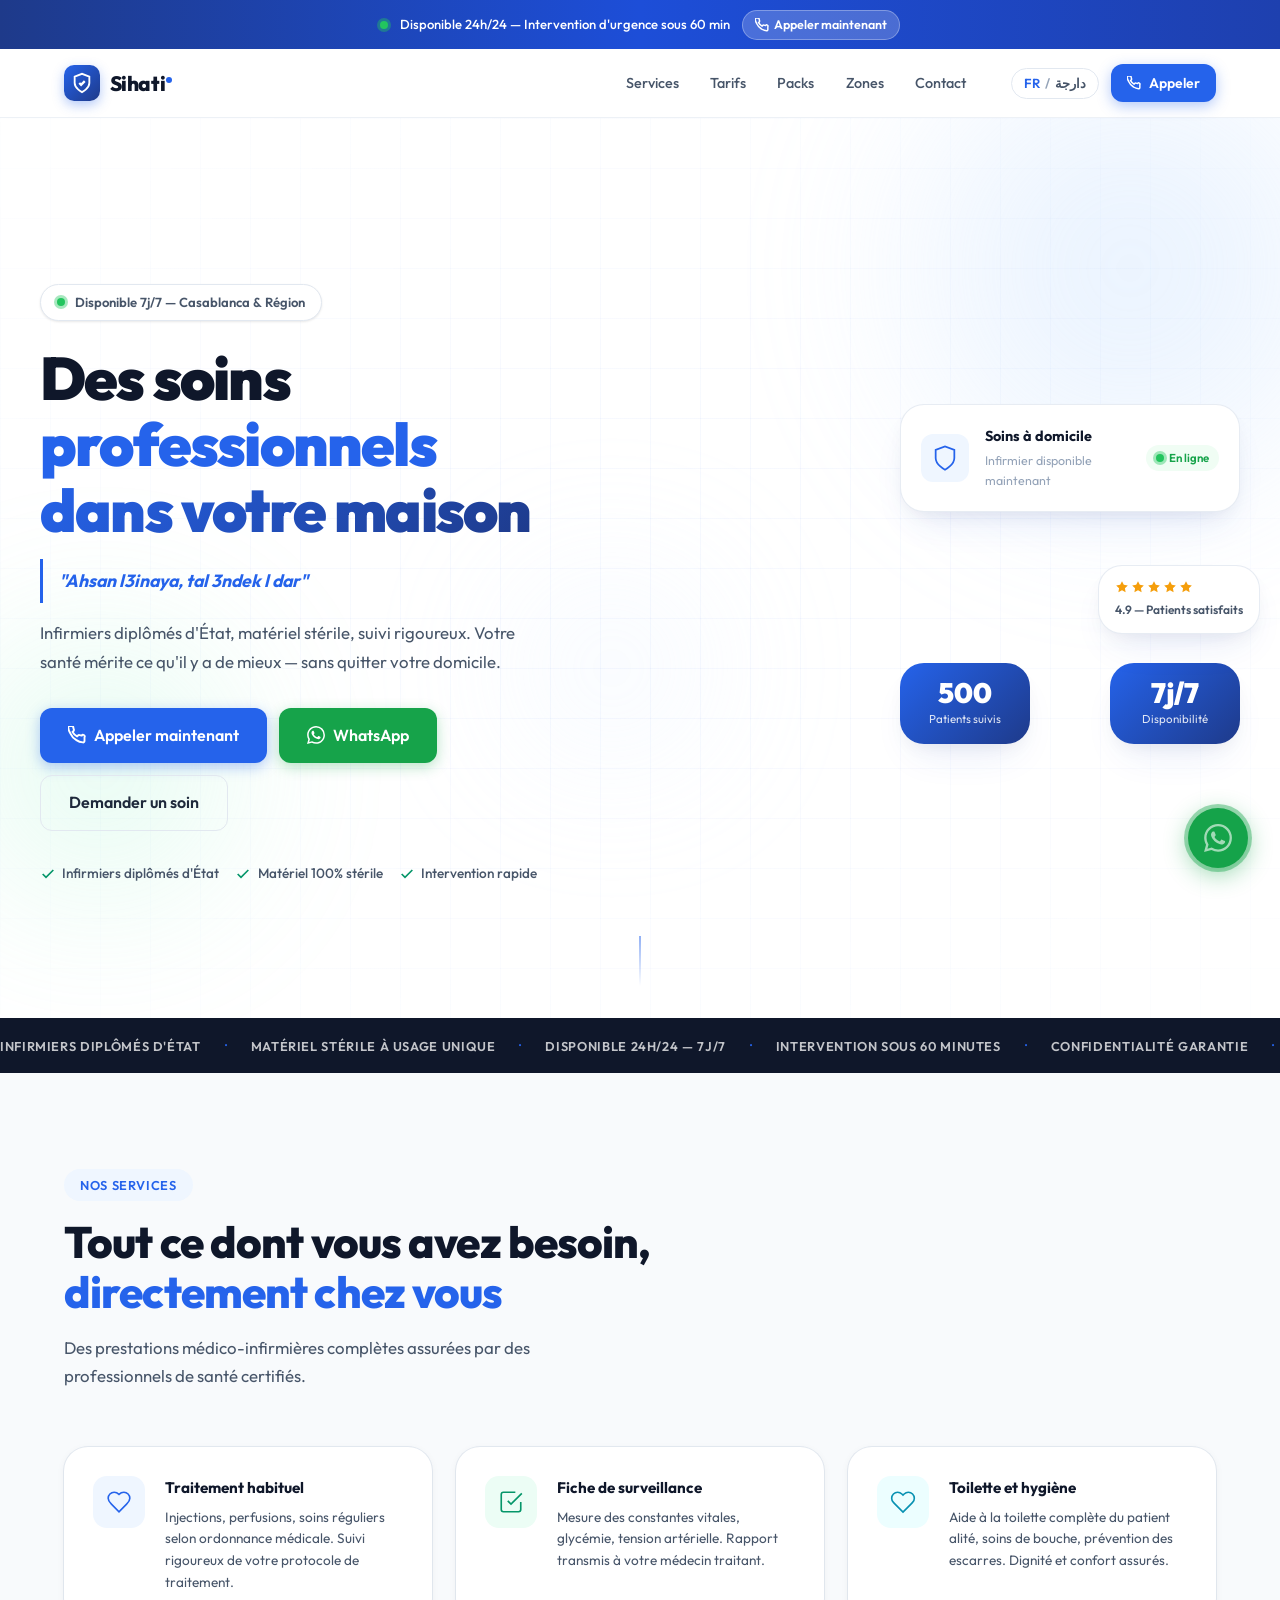
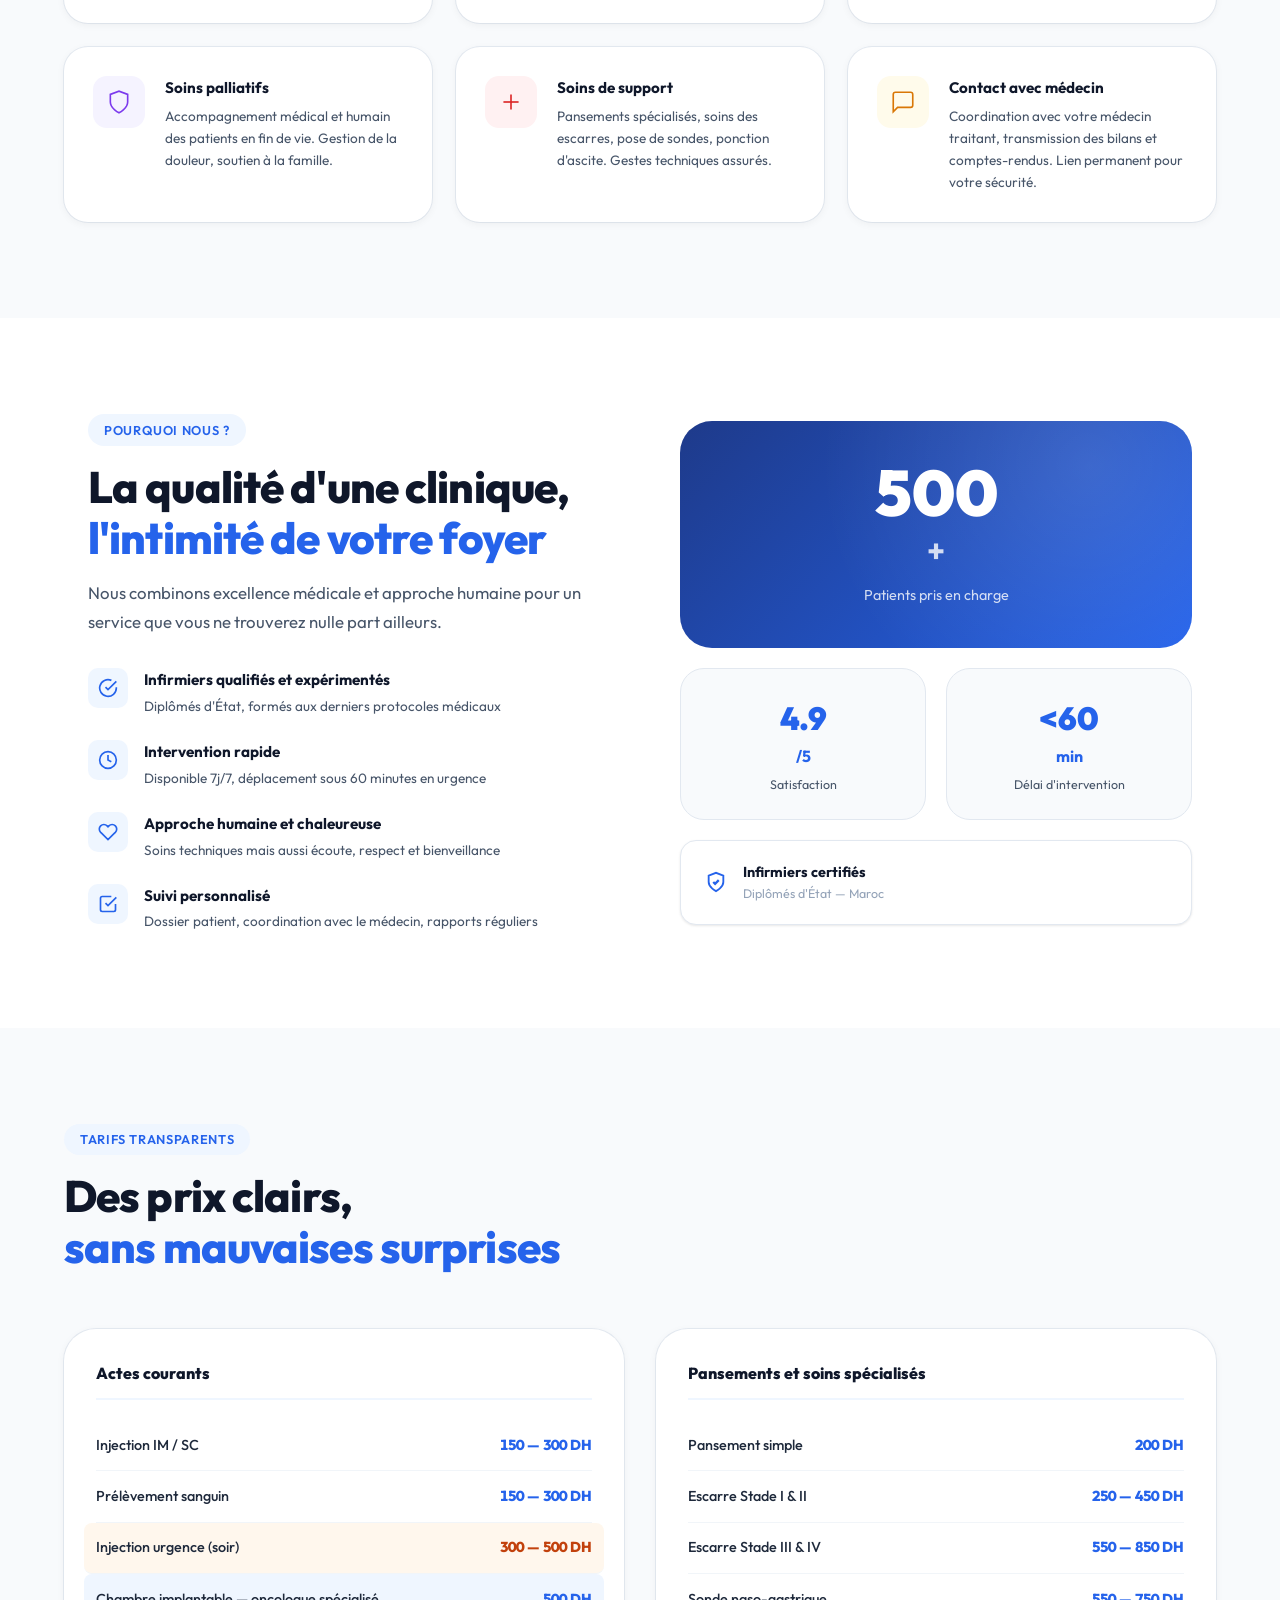
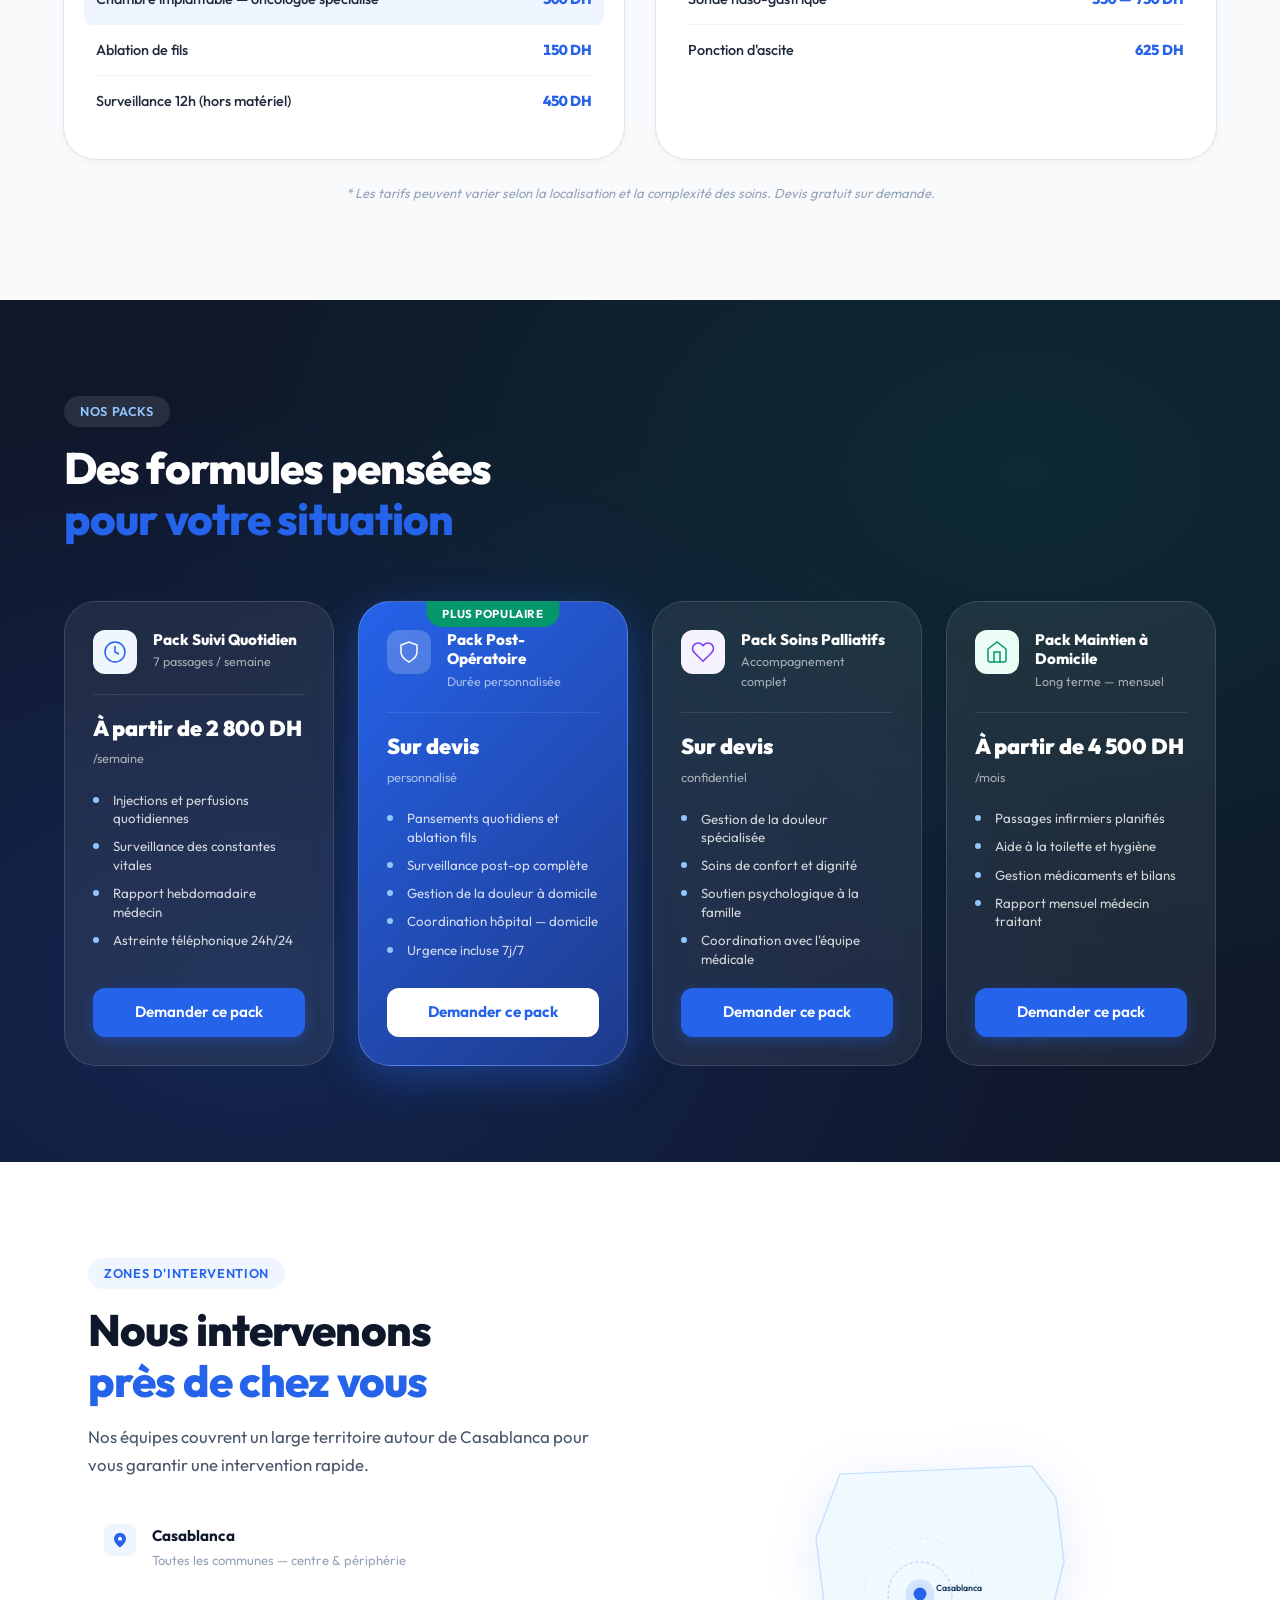
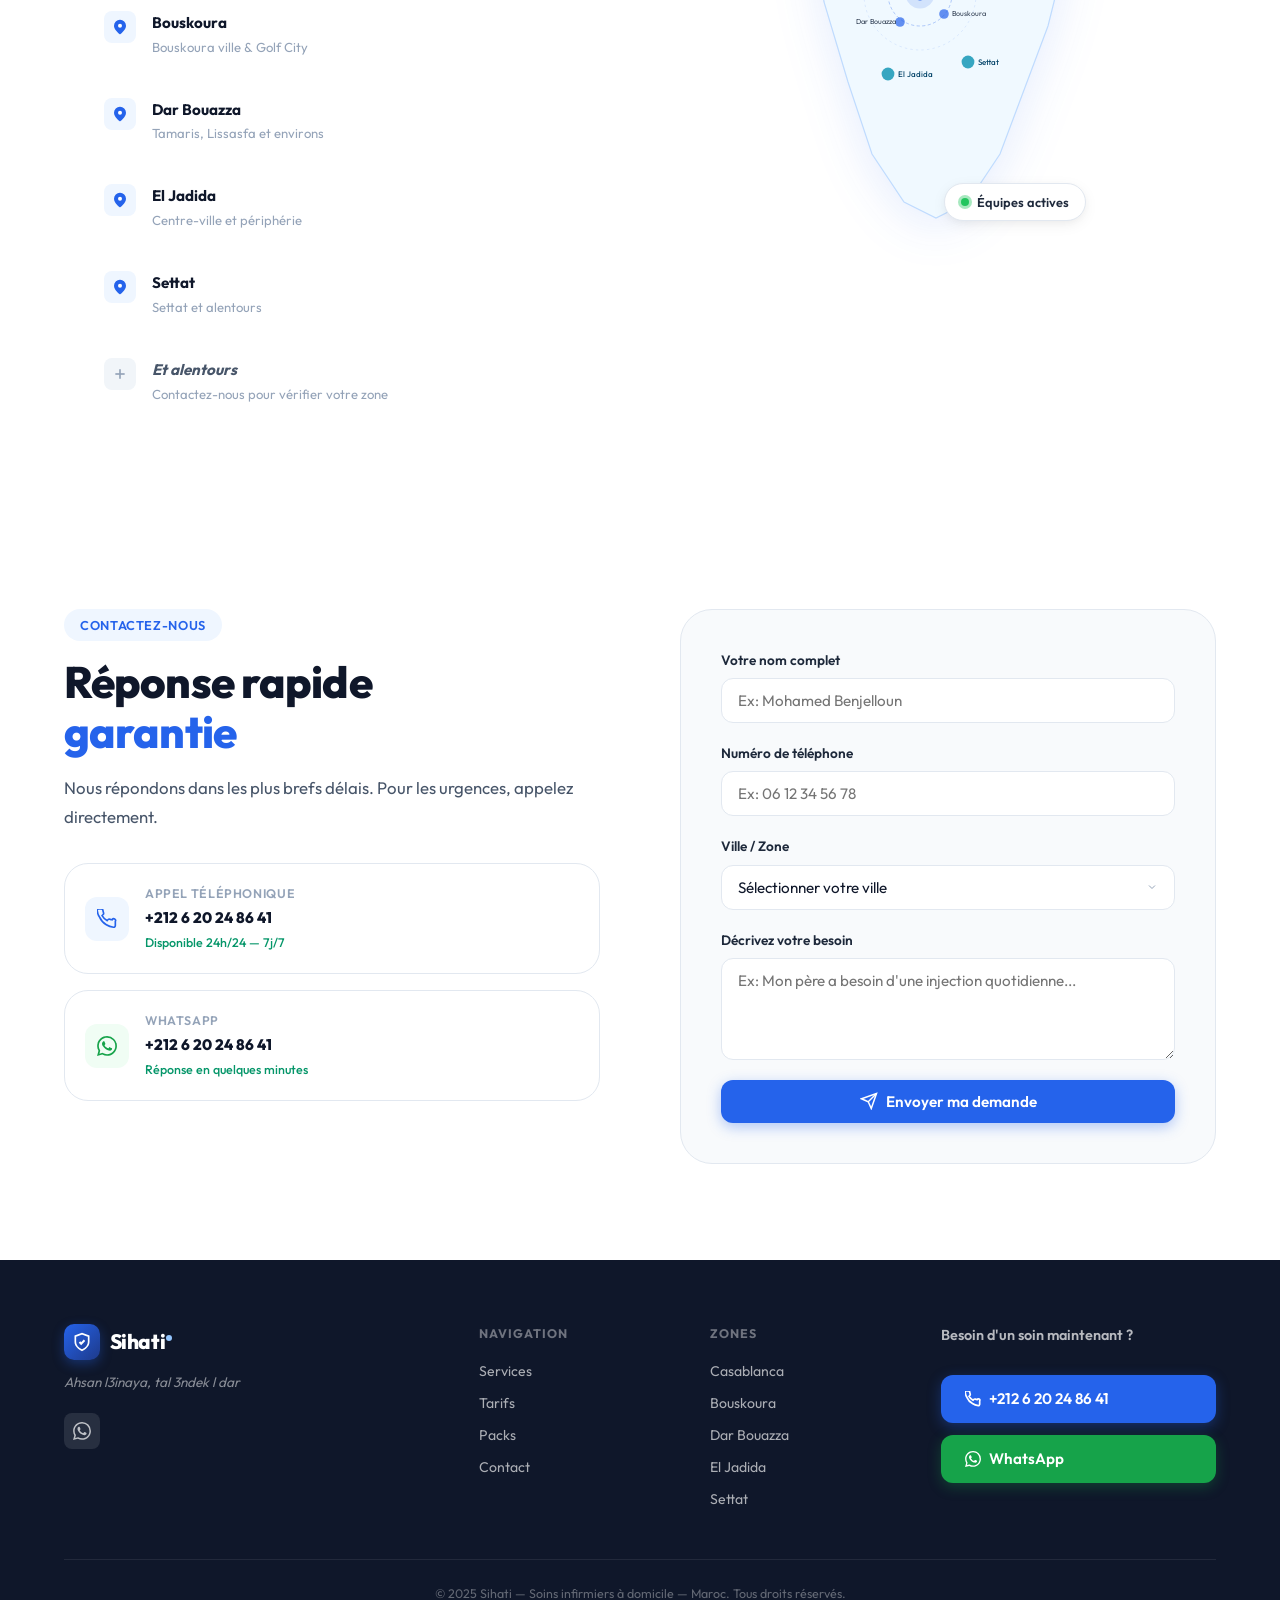
==== commit 066b0082: "Add files via upload" ====
--- a/index.html
+++ b/index.html
@@ -21,7 +21,7 @@
       <span class="pulse-dot"></span>
       <span class="fr-text">Disponible 24h/24 — Intervention d'urgence sous 60 min</span>
       <span class="ar-text" style="display:none">متاحين 24/24 — نوصلو ليك فأقل من 60 دقيقة</span>
-      <a href="tel:+212600000000" class="urgent-cta">
+      <a href="tel:+212620248641" class="urgent-cta">
         <svg width="14" height="14" viewBox="0 0 24 24" fill="none" stroke="currentColor" stroke-width="2.5"><path d="M22 16.92v3a2 2 0 01-2.18 2 19.79 19.79 0 01-8.63-3.07A19.5 19.5 0 013.07 9.81 19.79 19.79 0 01.12 1.18 2 2 0 012.11 0h3a2 2 0 012 1.72 12.84 12.84 0 00.7 2.81 2 2 0 01-.45 2.11L6.09 7.91a16 16 0 006 6l1.27-1.27a2 2 0 012.11-.45 12.84 12.84 0 002.81.7A2 2 0 0122 14.92z"/></svg>
         <span class="fr-text">Appeler maintenant</span>
         <span class="ar-text" style="display:none">اتصل دابا</span>
@@ -55,7 +55,7 @@
           <span class="lang-sep">/</span>
           <span class="lang-ar">دارجة</span>
         </button>
-        <a href="tel:+212600000000" class="btn btn-primary btn-sm">
+        <a href="tel:+212620248641" class="btn btn-primary btn-sm">
           <svg width="14" height="14" viewBox="0 0 24 24" fill="none" stroke="currentColor" stroke-width="2.5"><path d="M22 16.92v3a2 2 0 01-2.18 2 19.79 19.79 0 01-8.63-3.07A19.5 19.5 0 013.07 9.81 19.79 19.79 0 01.12 1.18 2 2 0 012.11 0h3a2 2 0 012 1.72 12.84 12.84 0 00.7 2.81 2 2 0 01-.45 2.11L6.09 7.91a16 16 0 006 6l1.27-1.27a2 2 0 012.11-.45 12.84 12.84 0 002.81.7A2 2 0 0122 14.92z"/></svg>
           <span class="fr-text">Appeler</span>
           <span class="ar-text" style="display:none">اتصل</span>
@@ -108,12 +108,12 @@
         </p>
 
         <div class="hero-ctas reveal-up delay-4">
-          <a href="tel:+212600000000" class="btn btn-primary btn-lg">
+          <a href="tel:+212620248641" class="btn btn-primary btn-lg">
             <svg width="18" height="18" viewBox="0 0 24 24" fill="none" stroke="currentColor" stroke-width="2.5"><path d="M22 16.92v3a2 2 0 01-2.18 2 19.79 19.79 0 01-8.63-3.07A19.5 19.5 0 013.07 9.81 19.79 19.79 0 01.12 1.18 2 2 0 012.11 0h3a2 2 0 012 1.72 12.84 12.84 0 00.7 2.81 2 2 0 01-.45 2.11L6.09 7.91a16 16 0 006 6l1.27-1.27a2 2 0 012.11-.45 12.84 12.84 0 002.81.7A2 2 0 0122 14.92z"/></svg>
             <span class="fr-text">Appeler maintenant</span>
             <span class="ar-text" style="display:none">اتصل دابا</span>
           </a>
-          <a href="https://wa.me/212600000000" target="_blank" class="btn btn-whatsapp btn-lg">
+          <a href="https://wa.me/212620248641?text=Bonjour%20Sihati%2C%20je%20souhaite%20avoir%20des%20informations%20sur%20vos%20soins%20%C3%A0%20domicile." target="_blank" class="btn btn-whatsapp btn-lg">
             <svg width="18" height="18" viewBox="0 0 24 24" fill="currentColor"><path d="M17.472 14.382c-.297-.149-1.758-.867-2.03-.967-.273-.099-.471-.148-.67.15-.197.297-.767.966-.94 1.164-.173.199-.347.223-.644.075-.297-.15-1.255-.463-2.39-1.475-.883-.788-1.48-1.761-1.653-2.059-.173-.297-.018-.458.13-.606.134-.133.298-.347.446-.52.149-.174.198-.298.298-.497.099-.198.05-.371-.025-.52-.075-.149-.669-1.612-.916-2.207-.242-.579-.487-.5-.669-.51-.173-.008-.371-.01-.57-.01-.198 0-.52.074-.792.372-.272.297-1.04 1.016-1.04 2.479 0 1.462 1.065 2.875 1.213 3.074.149.198 2.096 3.2 5.077 4.487.709.306 1.262.489 1.694.625.712.227 1.36.195 1.871.118.571-.085 1.758-.719 2.006-1.413.248-.694.248-1.289.173-1.413-.074-.124-.272-.198-.57-.347m-5.421 7.403h-.004a9.87 9.87 0 01-5.031-1.378l-.361-.214-3.741.982.998-3.648-.235-.374a9.86 9.86 0 01-1.51-5.26c.001-5.45 4.436-9.884 9.888-9.884 2.64 0 5.122 1.03 6.988 2.898a9.825 9.825 0 012.893 6.994c-.003 5.45-4.437 9.884-9.885 9.884m8.413-18.297A11.815 11.815 0 0012.05 0C5.495 0 .16 5.335.157 11.892c0 2.096.547 4.142 1.588 5.945L.057 24l6.305-1.654a11.882 11.882 0 005.683 1.448h.005c6.554 0 11.89-5.335 11.893-11.893a11.821 11.821 0 00-3.48-8.413z"/></svg>
             <span class="fr-text">WhatsApp</span>
             <span class="ar-text" style="display:none">واتساب</span>
@@ -799,104 +799,6 @@
   <!-- ════════════════════════════════════════
        TÉMOIGNAGES
   ════════════════════════════════════════ -->
-  <section class="section temoignages-section" id="temoignages">
-    <div class="container">
-      <div class="section-header reveal-up">
-        <span class="section-tag">
-          <span class="fr-text">Témoignages</span>
-          <span class="ar-text" style="display:none">آراء المرضى</span>
-        </span>
-        <h2 class="section-title">
-          <span class="fr-text">Ce que disent<br><em>nos patients</em></span>
-          <span class="ar-text" style="display:none">شنو قالو<br><em>مرضانا</em></span>
-        </h2>
-      </div>
-
-      <div class="temoignages-grid">
-
-        <div class="temoignage-card reveal-up delay-1">
-          <div class="stars">
-            <svg width="14" height="14" viewBox="0 0 24 24" fill="#f59e0b"><polygon points="12 2 15.09 8.26 22 9.27 17 14.14 18.18 21.02 12 17.77 5.82 21.02 7 14.14 2 9.27 8.91 8.26 12 2"/></svg>
-            <svg width="14" height="14" viewBox="0 0 24 24" fill="#f59e0b"><polygon points="12 2 15.09 8.26 22 9.27 17 14.14 18.18 21.02 12 17.77 5.82 21.02 7 14.14 2 9.27 8.91 8.26 12 2"/></svg>
-            <svg width="14" height="14" viewBox="0 0 24 24" fill="#f59e0b"><polygon points="12 2 15.09 8.26 22 9.27 17 14.14 18.18 21.02 12 17.77 5.82 21.02 7 14.14 2 9.27 8.91 8.26 12 2"/></svg>
-            <svg width="14" height="14" viewBox="0 0 24 24" fill="#f59e0b"><polygon points="12 2 15.09 8.26 22 9.27 17 14.14 18.18 21.02 12 17.77 5.82 21.02 7 14.14 2 9.27 8.91 8.26 12 2"/></svg>
-            <svg width="14" height="14" viewBox="0 0 24 24" fill="#f59e0b"><polygon points="12 2 15.09 8.26 22 9.27 17 14.14 18.18 21.02 12 17.77 5.82 21.02 7 14.14 2 9.27 8.91 8.26 12 2"/></svg>
-          </div>
-          <blockquote class="temoignage-text fr-text">"Mon père venait de sortir de l'hôpital après une opération sérieuse. L'équipe Sihati est venue tous les jours pendant 3 semaines. Professionnels, ponctuels, et tellement humains. Je recommande sans hésitation."</blockquote>
-          <blockquote class="temoignage-text ar-text" style="display:none">"بويا خرج من سبيطار بعد عملية كبيرة. فريق سيهاتي جاو كل يوم 3 أسابيع. محترفين، وقتيين، وإنسانيين. نوصي بيهم بلا تردد."</blockquote>
-          <div class="temoignage-author">
-            <div class="author-avatar" style="background: linear-gradient(135deg, #2563eb, #1e40af);">N</div>
-            <div>
-              <p class="author-name">Nadia Benali</p>
-              <p class="author-loc fr-text">Casablanca — Mère de patient</p>
-              <p class="author-loc ar-text" style="display:none">الدار البيضاء — والدة مريض</p>
-            </div>
-          </div>
-        </div>
-
-        <div class="temoignage-card reveal-up delay-2">
-          <div class="stars">
-            <svg width="14" height="14" viewBox="0 0 24 24" fill="#f59e0b"><polygon points="12 2 15.09 8.26 22 9.27 17 14.14 18.18 21.02 12 17.77 5.82 21.02 7 14.14 2 9.27 8.91 8.26 12 2"/></svg>
-            <svg width="14" height="14" viewBox="0 0 24 24" fill="#f59e0b"><polygon points="12 2 15.09 8.26 22 9.27 17 14.14 18.18 21.02 12 17.77 5.82 21.02 7 14.14 2 9.27 8.91 8.26 12 2"/></svg>
-            <svg width="14" height="14" viewBox="0 0 24 24" fill="#f59e0b"><polygon points="12 2 15.09 8.26 22 9.27 17 14.14 18.18 21.02 12 17.77 5.82 21.02 7 14.14 2 9.27 8.91 8.26 12 2"/></svg>
-            <svg width="14" height="14" viewBox="0 0 24 24" fill="#f59e0b"><polygon points="12 2 15.09 8.26 22 9.27 17 14.14 18.18 21.02 12 17.77 5.82 21.02 7 14.14 2 9.27 8.91 8.26 12 2"/></svg>
-            <svg width="14" height="14" viewBox="0 0 24 24" fill="#f59e0b"><polygon points="12 2 15.09 8.26 22 9.27 17 14.14 18.18 21.02 12 17.77 5.82 21.02 7 14.14 2 9.27 8.91 8.26 12 2"/></svg>
-          </div>
-          <blockquote class="temoignage-text fr-text">"J'ai appelé un soir à 21h pour une injection urgente pour ma mère diabétique. L'infirmier était là en moins d'une heure. Matériel propre, geste précis, sourire rassurant. C'est ça Sihati."</blockquote>
-          <blockquote class="temoignage-text ar-text" style="display:none">"اتصلت فالليل الساعة 9 بحال حقنة عجلة لمي السكرية. الممرض جا في أقل من ساعة. معدات نظيفة، حركة دقيقة، ابتسامة تطمن. هذا هو سيهاتي."</blockquote>
-          <div class="temoignage-author">
-            <div class="author-avatar" style="background: linear-gradient(135deg, #059669, #047857);">K</div>
-            <div>
-              <p class="author-name">Khalid Aouad</p>
-              <p class="author-loc fr-text">Bouskoura — Fils de patiente</p>
-              <p class="author-loc ar-text" style="display:none">بوسكورة — ابن مريضة</p>
-            </div>
-          </div>
-        </div>
-
-        <div class="temoignage-card reveal-up delay-3">
-          <div class="stars">
-            <svg width="14" height="14" viewBox="0 0 24 24" fill="#f59e0b"><polygon points="12 2 15.09 8.26 22 9.27 17 14.14 18.18 21.02 12 17.77 5.82 21.02 7 14.14 2 9.27 8.91 8.26 12 2"/></svg>
-            <svg width="14" height="14" viewBox="0 0 24 24" fill="#f59e0b"><polygon points="12 2 15.09 8.26 22 9.27 17 14.14 18.18 21.02 12 17.77 5.82 21.02 7 14.14 2 9.27 8.91 8.26 12 2"/></svg>
-            <svg width="14" height="14" viewBox="0 0 24 24" fill="#f59e0b"><polygon points="12 2 15.09 8.26 22 9.27 17 14.14 18.18 21.02 12 17.77 5.82 21.02 7 14.14 2 9.27 8.91 8.26 12 2"/></svg>
-            <svg width="14" height="14" viewBox="0 0 24 24" fill="#f59e0b"><polygon points="12 2 15.09 8.26 22 9.27 17 14.14 18.18 21.02 12 17.77 5.82 21.02 7 14.14 2 9.27 8.91 8.26 12 2"/></svg>
-            <svg width="14" height="14" viewBox="0 0 24 24" fill="#f59e0b"><polygon points="12 2 15.09 8.26 22 9.27 17 14.14 18.18 21.02 12 17.77 5.82 21.02 7 14.14 2 9.27 8.91 8.26 12 2"/></svg>
-          </div>
-          <blockquote class="temoignage-text fr-text">"Pour les soins de ma grand-mère en fin de vie, Sihati a été d'un soutien incroyable. Pas seulement les soins techniques — la compassion de l'infirmière nous a aidés, nous aussi en tant que famille."</blockquote>
-          <blockquote class="temoignage-text ar-text" style="display:none">"لعناية جدتي فآخر حياتها، سيهاتي كانوا دعم رائع. مش بس العناية التقنية — تعامل الممرضة الإنساني ساعدنا حنا كعائلة."</blockquote>
-          <div class="temoignage-author">
-            <div class="author-avatar" style="background: linear-gradient(135deg, #7c3aed, #5b21b6);">S</div>
-            <div>
-              <p class="author-name">Souad Errami</p>
-              <p class="author-loc fr-text">El Jadida — Petite-fille de patiente</p>
-              <p class="author-loc ar-text" style="display:none">الجديدة — حفيدة مريضة</p>
-            </div>
-          </div>
-        </div>
-
-        <div class="temoignage-card reveal-up delay-4">
-          <div class="stars">
-            <svg width="14" height="14" viewBox="0 0 24 24" fill="#f59e0b"><polygon points="12 2 15.09 8.26 22 9.27 17 14.14 18.18 21.02 12 17.77 5.82 21.02 7 14.14 2 9.27 8.91 8.26 12 2"/></svg>
-            <svg width="14" height="14" viewBox="0 0 24 24" fill="#f59e0b"><polygon points="12 2 15.09 8.26 22 9.27 17 14.14 18.18 21.02 12 17.77 5.82 21.02 7 14.14 2 9.27 8.91 8.26 12 2"/></svg>
-            <svg width="14" height="14" viewBox="0 0 24 24" fill="#f59e0b"><polygon points="12 2 15.09 8.26 22 9.27 17 14.14 18.18 21.02 12 17.77 5.82 21.02 7 14.14 2 9.27 8.91 8.26 12 2"/></svg>
-            <svg width="14" height="14" viewBox="0 0 24 24" fill="#f59e0b"><polygon points="12 2 15.09 8.26 22 9.27 17 14.14 18.18 21.02 12 17.77 5.82 21.02 7 14.14 2 9.27 8.91 8.26 12 2"/></svg>
-            <svg width="14" height="14" viewBox="0 0 24 24" fill="#f59e0b"><polygon points="12 2 15.09 8.26 22 9.27 17 14.14 18.18 21.02 12 17.77 5.82 21.02 7 14.14 2 9.27 8.91 8.26 12 2"/></svg>
-          </div>
-          <blockquote class="temoignage-text fr-text">"J'ai des pansements complexes à faire chaque jour. L'infirmier de Sihati est toujours à l'heure, connaît parfaitement son travail et me met à l'aise. Enfin une équipe en qui on peut avoir confiance."</blockquote>
-          <blockquote class="temoignage-text ar-text" style="display:none">"عندي ضمادات معقدة كل يوم. الممرض ديال سيهاتي دائما في الوقت، عارف شغله مزيان ومريحني. أخيرا فريق نقدر نثق فيه."</blockquote>
-          <div class="temoignage-author">
-            <div class="author-avatar" style="background: linear-gradient(135deg, #dc2626, #b91c1c);">H</div>
-            <div>
-              <p class="author-name">Hassan Moqadem</p>
-              <p class="author-loc fr-text">Dar Bouazza — Patient</p>
-              <p class="author-loc ar-text" style="display:none">دار بوعزة — مريض</p>
-            </div>
-          </div>
-        </div>
-
-      </div>
-    </div>
-  </section>
 
   <!-- ════════════════════════════════════════
        CONTACT
@@ -920,27 +822,27 @@
           </p>
 
           <div class="contact-methods">
-            <a href="tel:+212600000000" class="contact-method">
+            <a href="tel:+212620248641" class="contact-method">
               <div class="cm-icon" style="background: #eff6ff;">
                 <svg width="20" height="20" viewBox="0 0 24 24" fill="none" stroke="#2563eb" stroke-width="2"><path d="M22 16.92v3a2 2 0 01-2.18 2 19.79 19.79 0 01-8.63-3.07A19.5 19.5 0 013.07 9.81 19.79 19.79 0 01.12 1.18 2 2 0 012.11 0h3a2 2 0 012 1.72 12.84 12.84 0 00.7 2.81 2 2 0 01-.45 2.11L6.09 7.91a16 16 0 006 6l1.27-1.27a2 2 0 012.11-.45 12.84 12.84 0 002.81.7A2 2 0 0122 14.92z"/></svg>
               </div>
               <div>
                 <p class="cm-label fr-text">Appel téléphonique</p>
                 <p class="cm-label ar-text" style="display:none">مكالمة هاتفية</p>
-                <p class="cm-value">+212 6 00 00 00 00</p>
+                <p class="cm-value">+212 6 20 24 86 41</p>
                 <p class="cm-note fr-text">Disponible 24h/24 — 7j/7</p>
                 <p class="cm-note ar-text" style="display:none">متاح 24/24 — 7 أيام</p>
               </div>
             </a>
 
-            <a href="https://wa.me/212600000000" target="_blank" class="contact-method">
+            <a href="https://wa.me/212620248641?text=Bonjour%20Sihati%2C%20je%20souhaite%20avoir%20des%20informations%20sur%20vos%20soins%20%C3%A0%20domicile." target="_blank" class="contact-method">
               <div class="cm-icon" style="background: #f0fdf4;">
                 <svg width="20" height="20" viewBox="0 0 24 24" fill="#16a34a"><path d="M17.472 14.382c-.297-.149-1.758-.867-2.03-.967-.273-.099-.471-.148-.67.15-.197.297-.767.966-.94 1.164-.173.199-.347.223-.644.075-.297-.15-1.255-.463-2.39-1.475-.883-.788-1.48-1.761-1.653-2.059-.173-.297-.018-.458.13-.606.134-.133.298-.347.446-.52.149-.174.198-.298.298-.497.099-.198.05-.371-.025-.52-.075-.149-.669-1.612-.916-2.207-.242-.579-.487-.5-.669-.51-.173-.008-.371-.01-.57-.01-.198 0-.52.074-.792.372-.272.297-1.04 1.016-1.04 2.479 0 1.462 1.065 2.875 1.213 3.074.149.198 2.096 3.2 5.077 4.487.709.306 1.262.489 1.694.625.712.227 1.36.195 1.871.118.571-.085 1.758-.719 2.006-1.413.248-.694.248-1.289.173-1.413-.074-.124-.272-.198-.57-.347m-5.421 7.403h-.004a9.87 9.87 0 01-5.031-1.378l-.361-.214-3.741.982.998-3.648-.235-.374a9.86 9.86 0 01-1.51-5.26c.001-5.45 4.436-9.884 9.888-9.884 2.64 0 5.122 1.03 6.988 2.898a9.825 9.825 0 012.893 6.994c-.003 5.45-4.437 9.884-9.885 9.884m8.413-18.297A11.815 11.815 0 0012.05 0C5.495 0 .16 5.335.157 11.892c0 2.096.547 4.142 1.588 5.945L.057 24l6.305-1.654a11.882 11.882 0 005.683 1.448h.005c6.554 0 11.89-5.335 11.893-11.893a11.821 11.821 0 00-3.48-8.413z"/></svg>
               </div>
               <div>
                 <p class="cm-label fr-text">WhatsApp</p>
                 <p class="cm-label ar-text" style="display:none">واتساب</p>
-                <p class="cm-value">+212 6 00 00 00 00</p>
+                <p class="cm-value">+212 6 20 24 86 41</p>
                 <p class="cm-note fr-text">Réponse en quelques minutes</p>
                 <p class="cm-note ar-text" style="display:none">رد في دقائق</p>
               </div>
@@ -1015,7 +917,7 @@
           <p class="footer-tagline fr-text">Ahsan l3inaya, tal 3ndek l dar</p>
           <p class="footer-tagline ar-text" style="display:none">أحسن العناية، طال عندك الدار</p>
           <div class="footer-socials">
-            <a href="https://wa.me/212600000000" class="footer-social" aria-label="WhatsApp">
+            <a href="https://wa.me/212620248641?text=Bonjour%20Sihati%2C%20je%20souhaite%20avoir%20des%20informations%20sur%20vos%20soins%20%C3%A0%20domicile." class="footer-social" aria-label="WhatsApp">
               <svg width="18" height="18" viewBox="0 0 24 24" fill="currentColor"><path d="M17.472 14.382c-.297-.149-1.758-.867-2.03-.967-.273-.099-.471-.148-.67.15-.197.297-.767.966-.94 1.164-.173.199-.347.223-.644.075-.297-.15-1.255-.463-2.39-1.475-.883-.788-1.48-1.761-1.653-2.059-.173-.297-.018-.458.13-.606.134-.133.298-.347.446-.52.149-.174.198-.298.298-.497.099-.198.05-.371-.025-.52-.075-.149-.669-1.612-.916-2.207-.242-.579-.487-.5-.669-.51-.173-.008-.371-.01-.57-.01-.198 0-.52.074-.792.372-.272.297-1.04 1.016-1.04 2.479 0 1.462 1.065 2.875 1.213 3.074.149.198 2.096 3.2 5.077 4.487.709.306 1.262.489 1.694.625.712.227 1.36.195 1.871.118.571-.085 1.758-.719 2.006-1.413.248-.694.248-1.289.173-1.413-.074-.124-.272-.198-.57-.347m-5.421 7.403h-.004a9.87 9.87 0 01-5.031-1.378l-.361-.214-3.741.982.998-3.648-.235-.374a9.86 9.86 0 01-1.51-5.26c.001-5.45 4.436-9.884 9.888-9.884 2.64 0 5.122 1.03 6.988 2.898a9.825 9.825 0 012.893 6.994c-.003 5.45-4.437 9.884-9.885 9.884m8.413-18.297A11.815 11.815 0 0012.05 0C5.495 0 .16 5.335.157 11.892c0 2.096.547 4.142 1.588 5.945L.057 24l6.305-1.654a11.882 11.882 0 005.683 1.448h.005c6.554 0 11.89-5.335 11.893-11.893a11.821 11.821 0 00-3.48-8.413z"/></svg>
             </a>
           </div>
@@ -1047,12 +949,12 @@
         <div class="footer-cta-block">
           <p class="fr-text">Besoin d'un soin maintenant ?</p>
           <p class="ar-text" style="display:none">محتاج عناية دابا؟</p>
-          <a href="tel:+212600000000" class="btn btn-primary">
+          <a href="tel:+212620248641" class="btn btn-primary">
             <svg width="16" height="16" viewBox="0 0 24 24" fill="none" stroke="currentColor" stroke-width="2.5"><path d="M22 16.92v3a2 2 0 01-2.18 2 19.79 19.79 0 01-8.63-3.07A19.5 19.5 0 013.07 9.81 19.79 19.79 0 01.12 1.18 2 2 0 012.11 0h3a2 2 0 012 1.72 12.84 12.84 0 00.7 2.81 2 2 0 01-.45 2.11L6.09 7.91a16 16 0 006 6l1.27-1.27a2 2 0 012.11-.45 12.84 12.84 0 002.81.7A2 2 0 0122 14.92z"/></svg>
-            <span class="fr-text">+212 6 00 00 00 00</span>
-            <span class="ar-text" style="display:none">+212 6 00 00 00 00</span>
+            <span class="fr-text">+212 6 20 24 86 41</span>
+            <span class="ar-text" style="display:none">+212 6 20 24 86 41</span>
           </a>
-          <a href="https://wa.me/212600000000" target="_blank" class="btn btn-whatsapp">
+          <a href="https://wa.me/212620248641?text=Bonjour%20Sihati%2C%20je%20souhaite%20avoir%20des%20informations%20sur%20vos%20soins%20%C3%A0%20domicile." target="_blank" class="btn btn-whatsapp">
             <svg width="16" height="16" viewBox="0 0 24 24" fill="currentColor"><path d="M17.472 14.382c-.297-.149-1.758-.867-2.03-.967-.273-.099-.471-.148-.67.15-.197.297-.767.966-.94 1.164-.173.199-.347.223-.644.075-.297-.15-1.255-.463-2.39-1.475-.883-.788-1.48-1.761-1.653-2.059-.173-.297-.018-.458.13-.606.134-.133.298-.347.446-.52.149-.174.198-.298.298-.497.099-.198.05-.371-.025-.52-.075-.149-.669-1.612-.916-2.207-.242-.579-.487-.5-.669-.51-.173-.008-.371-.01-.57-.01-.198 0-.52.074-.792.372-.272.297-1.04 1.016-1.04 2.479 0 1.462 1.065 2.875 1.213 3.074.149.198 2.096 3.2 5.077 4.487.709.306 1.262.489 1.694.625.712.227 1.36.195 1.871.118.571-.085 1.758-.719 2.006-1.413.248-.694.248-1.289.173-1.413-.074-.124-.272-.198-.57-.347m-5.421 7.403h-.004a9.87 9.87 0 01-5.031-1.378l-.361-.214-3.741.982.998-3.648-.235-.374a9.86 9.86 0 01-1.51-5.26c.001-5.45 4.436-9.884 9.888-9.884 2.64 0 5.122 1.03 6.988 2.898a9.825 9.825 0 012.893 6.994c-.003 5.45-4.437 9.884-9.885 9.884m8.413-18.297A11.815 11.815 0 0012.05 0C5.495 0 .16 5.335.157 11.892c0 2.096.547 4.142 1.588 5.945L.057 24l6.305-1.654a11.882 11.882 0 005.683 1.448h.005c6.554 0 11.89-5.335 11.893-11.893a11.821 11.821 0 00-3.48-8.413z"/></svg>
             WhatsApp
           </a>
@@ -1069,7 +971,7 @@
   <!-- ════════════════════════════════════════
        WHATSAPP FLOATING BUTTON
   ════════════════════════════════════════ -->
-  <a href="https://wa.me/212600000000" target="_blank" class="whatsapp-float" aria-label="Contacter sur WhatsApp">
+  <a href="https://wa.me/212620248641?text=Bonjour%20Sihati%2C%20je%20souhaite%20avoir%20des%20informations%20sur%20vos%20soins%20%C3%A0%20domicile." target="_blank" class="whatsapp-float" aria-label="Contacter sur WhatsApp">
     <div class="wf-pulse"></div>
     <svg width="28" height="28" viewBox="0 0 24 24" fill="white"><path d="M17.472 14.382c-.297-.149-1.758-.867-2.03-.967-.273-.099-.471-.148-.67.15-.197.297-.767.966-.94 1.164-.173.199-.347.223-.644.075-.297-.15-1.255-.463-2.39-1.475-.883-.788-1.48-1.761-1.653-2.059-.173-.297-.018-.458.13-.606.134-.133.298-.347.446-.52.149-.174.198-.298.298-.497.099-.198.05-.371-.025-.52-.075-.149-.669-1.612-.916-2.207-.242-.579-.487-.5-.669-.51-.173-.008-.371-.01-.57-.01-.198 0-.52.074-.792.372-.272.297-1.04 1.016-1.04 2.479 0 1.462 1.065 2.875 1.213 3.074.149.198 2.096 3.2 5.077 4.487.709.306 1.262.489 1.694.625.712.227 1.36.195 1.871.118.571-.085 1.758-.719 2.006-1.413.248-.694.248-1.289.173-1.413-.074-.124-.272-.198-.57-.347m-5.421 7.403h-.004a9.87 9.87 0 01-5.031-1.378l-.361-.214-3.741.982.998-3.648-.235-.374a9.86 9.86 0 01-1.51-5.26c.001-5.45 4.436-9.884 9.888-9.884 2.64 0 5.122 1.03 6.988 2.898a9.825 9.825 0 012.893 6.994c-.003 5.45-4.437 9.884-9.885 9.884m8.413-18.297A11.815 11.815 0 0012.05 0C5.495 0 .16 5.335.157 11.892c0 2.096.547 4.142 1.588 5.945L.057 24l6.305-1.654a11.882 11.882 0 005.683 1.448h.005c6.554 0 11.89-5.335 11.893-11.893a11.821 11.821 0 00-3.48-8.413z"/></svg>
     <span class="wf-tooltip fr-text">Écrivez-nous !</span>
